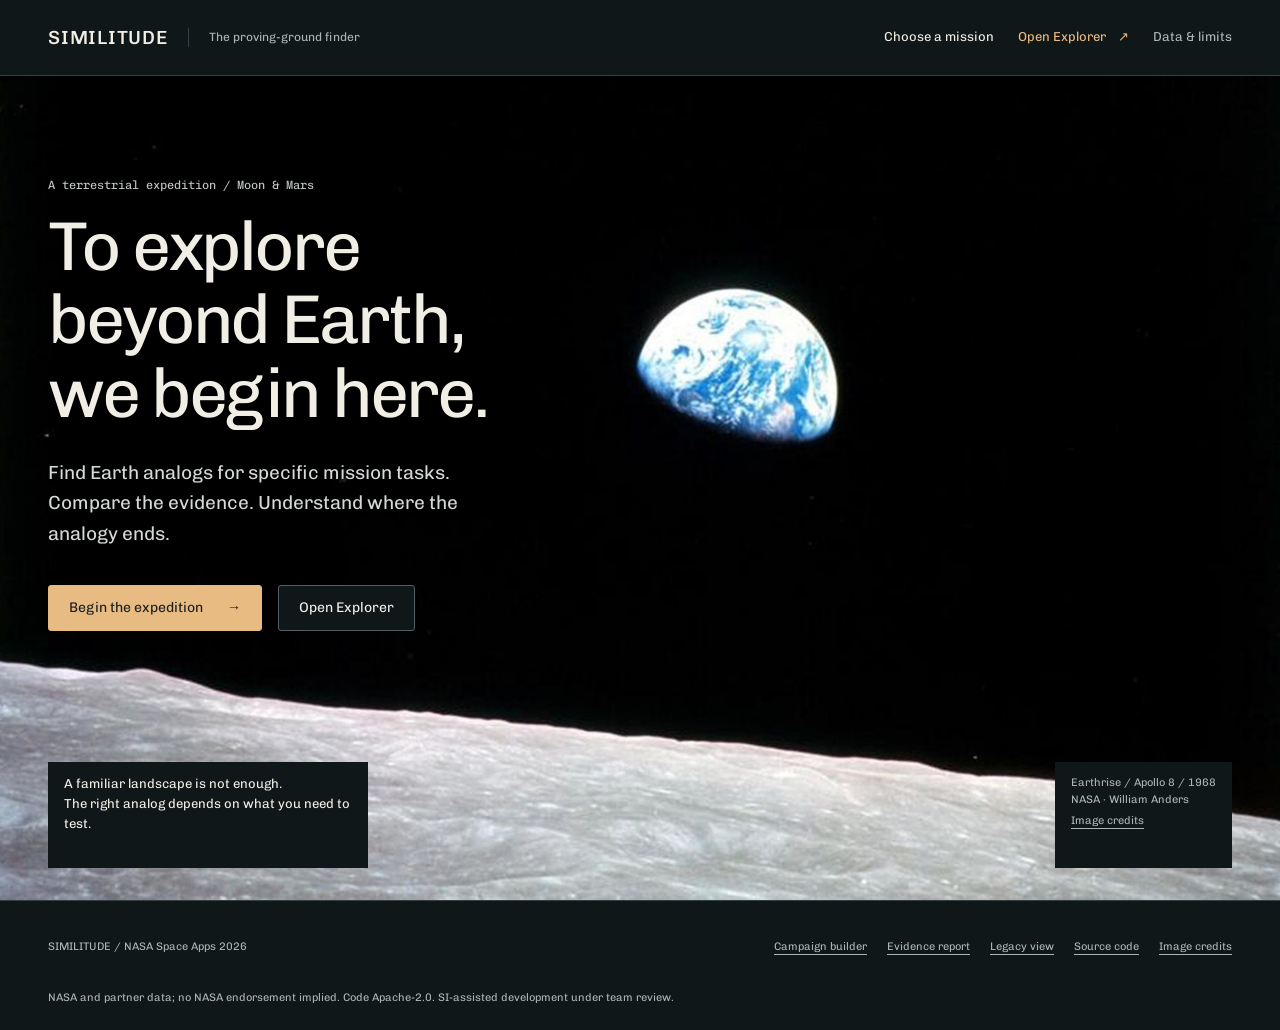
==== web/index.html @ 1cedab9f "Merge PR #10: final sprint (route tests V1/V2, Mars lens, Perseverance ground truth R1b, leads, low-" ====
<!doctype html>
<html lang="en" data-type="software" data-expedition>
<head>
<meta charset="utf-8"><meta name="viewport" content="width=device-width, initial-scale=1">
<title>SIMILITUDE — The proving-ground finder</title>
<meta name="description" content="Find terrestrial analogs for Moon and Mars mission tasks. Explore the measured similarities, scientific evidence and limits of each comparison.">
<meta name="page-type" content="software"><meta name="site-kind" content="software"><meta name="theme-color" content="#101719">
<meta property="og:title" content="SIMILITUDE — To explore beyond Earth, we begin here."><meta property="og:description" content="One mission task. Two worlds. Evidence that you can inspect."><meta property="og:type" content="website"><meta property="og:image" content="media/expedition/earthrise.jpg"><meta name="twitter:card" content="summary_large_image">
<link rel="icon" href="media/favicon.svg"><link rel="stylesheet" href="vendor/leaflet/leaflet.css"><link rel="stylesheet" href="expedition.css">
<script src="vendor/leaflet/leaflet.js" defer></script><script src="terrain-context.js" defer></script><script src="similarities.js" defer></script><script src="expedition.js" defer></script><script src="app.js" defer></script>
</head>
<body>
<a class="skip-link" href="#explorer">Skip to Explorer</a>
<header class="exp-header"><a class="identity" href="#mission">SIMILITUDE<span>The proving-ground finder</span></a><nav aria-label="Main navigation"><a href="#choose" class="nav-mission">Choose a mission</a><a href="#explorer" class="nav-explorer">Open Explorer <span aria-hidden="true">&#8599;</span></a><button type="button" data-limits>Data &amp; limits</button></nav></header>
<main>
<section id="mission" class="mission-scene" aria-labelledby="mission-heading">
<img class="mission-photo" src="media/expedition/earthrise.jpg" alt="Earth rising above the lunar horizon, photographed from Apollo 8 by William Anders in 1968" width="1900" height="1200" fetchpriority="high">
<div class="scene-copy"><p class="overline">A terrestrial expedition / Moon &amp; Mars</p><h1 id="mission-heading" tabindex="-1">To explore beyond Earth,<br>we begin here.</h1><p class="scene-lead">Find Earth analogs for specific mission tasks. Compare the evidence. Understand where the analogy ends.</p><div class="actions"><a class="button primary" href="#choose">Begin the expedition <span aria-hidden="true">&#8594;</span></a><a class="button secondary" href="#explorer">Open Explorer</a></div></div>
<div class="scene-foot"><p>A familiar landscape is not enough.<br>The right analog depends on what you need to test.</p><p>Earthrise / Apollo 8 / 1968<br>NASA &middot; William Anders <a href="media/expedition/credits.json">Image credits</a></p></div>
</section>
<section id="choose" class="choose-scene page-width" aria-labelledby="choose-heading" hidden>
<div class="section-heading"><div><p class="overline">02 / Mission intent</p><h1 id="choose-heading" tabindex="-1">What are we<br>preparing for?</h1></div><p>Choose a world, then a mission task.<br>The same task will stay with you on Earth.</p></div>
<div class="mission-picker"><div class="planet-selector" role="group" aria-label="Target world"><button class="planet-choice" type="button" data-planet="moon" aria-pressed="true"><img src="media/expedition/moon.jpg" alt="The Moon's near side from Lunar Reconnaissance Orbiter camera data" width="600" height="600"><span><b>Moon</b><small>Terrain &amp; illumination</small><span class="planet-selected">Selected world</span></span></button><button class="planet-choice" type="button" data-planet="mars" aria-pressed="false"><img src="media/expedition/mars.jpg" alt="Global colour mosaic of Mars from Viking Orbiter images" width="800" height="800"><span><b>Mars</b><small>Rover terrain, minerals &amp; ice</small><span class="planet-selected">Selected world</span></span></button><p class="image-credit">Planet images provide context, not site-match evidence. <a href="media/expedition/credits.json">Sources &amp; processing</a></p></div>
<div class="task-picker"><p class="overline">Choose a mission task</p><div id="mission-options" role="group" aria-label="Mission task choices"><p class="note">Loading mission definitions&hellip;</p></div><p id="task-scope" class="scope-note"></p><p id="task-status" class="scope-note" role="status" hidden></p><button type="button" id="find-analogs" class="button primary" disabled>Find Earth analogs <span aria-hidden="true">&#8594;</span></button><p class="note">Search the evaluated dataset. This is not a global census.</p><a href="#explorer" class="text-link">Or open the current Explorer</a></div></div>
</section>
<section id="explorer" class="explorer page-width" aria-labelledby="explorer-heading" hidden>
<div class="explorer-heading"><div><p class="overline">03 / Search across Earth</p><h1 id="explorer-heading" tabindex="-1">A proving ground for your question.</h1></div><a href="#choose" class="text-link">Change mission <span aria-hidden="true">&#8599;</span></a></div>
<nav id="lens-tabs" class="lens-tabs" role="group" aria-label="Explorer mission lens"></nav>
<div class="lens-brief"><div><p id="lens-eyebrow" class="overline">Mission lens</p><h2 id="lens-title">Loading study data&hellip;</h2><p id="lens-question" class="lens-question"></p></div><dl id="lens-stats" class="lens-stats" aria-label="Counts from published data"></dl></div>
<div class="banners"><p id="loading-banner" class="banner" role="status">Loading published candidates and evidence&hellip;</p><p id="mock-banner" class="banner warning" hidden>Mock data: fake development values. Do not cite these results.</p><p id="prov-banner" class="banner warning" hidden>Provisional scores. Final engine pending.</p><p id="error-banner" class="banner error" role="alert" hidden></p><p id="tile-notice" class="tile-notice" role="status" hidden>Some NASA basemap tiles could not load. Candidate locations and the result list remain available.</p></div>
<div id="workspace" class="workspace" tabindex="-1"><section class="map-panel" aria-label="Earth candidate map"><div class="panel-label"><span>Earth / evaluated study locations</span><span id="map-task-label">Sites overview</span></div><div id="map" aria-label="Interactive Earth map"></div><details class="legend-disclosure"><summary>Read the map &amp; score legend</summary><div id="legend" class="legend"></div></details></section><section class="results" aria-labelledby="list-title"><div class="panel-label"><h3 id="list-title">Study results</h3></div><p class="result-help">Select a row or marker to inspect its evidence.</p><p id="score-help" class="result-help"></p><ol id="list" class="cand-list"><li class="empty">Results appear when the study records load.</li></ol></section></div>
<div id="selection-guide" class="selection-guide"><span class="overline">04 / Discover the similarities</span><p>Choose a study location to compare its measured features with the mission target. Controls and decoys are validation examples, not discoveries.</p><button type="button" class="button secondary" data-terrain-example disabled>Compare Moon &amp; Earth terrain ↗</button></div>
<section id="comparison" class="comparison" aria-labelledby="comparison-heading" hidden><div class="selection-nav"><button type="button" class="text-button" id="back-results">&#8592; Back to candidates</button><span id="selected-class" class="selection-class"></span></div><div class="section-heading"><div><p class="overline">04 / Discover the similarities</p><h2 id="comparison-heading" tabindex="-1">What makes this place an analog?</h2><p id="selected-name" class="selected-name"></p></div><button type="button" id="open-dossier" class="button primary">View evidence &amp; limits <span aria-hidden="true">&#8595;</span></button></div><div id="comparison-content"></div></section>
<section id="dossier" class="dossier" aria-labelledby="dossier-heading" hidden><div class="section-heading"><div><p class="overline">05 / Scientific evidence</p><h2 id="dossier-heading" tabindex="-1">Analog Test Card</h2><p id="dossier-subtitle" class="note"></p></div><button type="button" class="text-button" id="close-dossier">Back to comparison &#8593;</button></div><div id="transfer-limits" class="transfer-limits"></div><details class="dossier-record"><summary>Inspect the full study record, method &amp; sources</summary><article id="card" class="detail" aria-label="Analog Test Card" tabindex="-1"></article></details><p class="research-boundary">A recorded analog match supports a test question. It does not qualify hardware for lunar or Martian operations.</p></section>
</section>
</main>
<dialog id="limits-dialog" aria-labelledby="limits-heading"><div class="dialog-heading"><h2 id="limits-heading">Data &amp; limits</h2><button type="button" id="close-limits" class="button secondary">Close</button></div><div id="limits"><p>Scores describe the published study and its task-specific comparisons. They are not probabilities of mission success or calibrated confidence.</p><ul><li>L1 compares terrain at a 30 m baseline; metre-scale obstacles and soil strength are unobserved.</li><li>L2 ranks the terrain-shadow component separately from the Sun-geometry mismatch.</li><li>M1 failed its stop rule. Its controls and decoys remain visible for method inspection.</li><li>X1 is semi-quantitative; condition floors were set after viewing data.</li><li>Counts describe the evaluated sample. No result is a global statement that an Earth analog cannot exist.</li><li>Site groups are regional collections of cells; representative markers are not surveyed field routes.</li></ul><p><a href="evidence.html">Scientific evidence page</a> &middot; <a href="https://github.com/Johnlrr/nasa-earth-analog/blob/main/docs/validation_report.md">Full validation report</a></p></div></dialog>
<footer class="exp-footer page-width"><span>SIMILITUDE / NASA Space Apps 2026</span><nav aria-label="Supporting resources"><a href="campaign.html">Campaign builder</a><a href="evidence.html">Evidence report</a><a href="legacy-explorer.html">Legacy view</a><a href="https://github.com/Johnlrr/nasa-earth-analog">Source code</a><a href="media/expedition/credits.json">Image credits</a></nav><p>NASA and partner data; no NASA endorsement implied. Code Apache-2.0. SI-assisted development under team review.</p></footer>
<noscript><p class="noscript">The interactive map requires JavaScript. Read the <a href="evidence.html">scientific evidence</a> and <a href="validation_report.md">validation report</a>.</p></noscript>
</body></html>
---- web/vendor/leaflet/leaflet.css ----
.leaflet-image-layer,.leaflet-layer,.leaflet-marker-icon,.leaflet-marker-shadow,.leaflet-pane,.leaflet-pane>canvas,.leaflet-pane>svg,.leaflet-tile,.leaflet-tile-container,.leaflet-zoom-box{position:absolute;left:0;top:0}.leaflet-container{overflow:hidden}.leaflet-marker-icon,.leaflet-marker-shadow,.leaflet-tile{-webkit-user-select:none;-moz-user-select:none;user-select:none;-webkit-user-drag:none}.leaflet-tile::selection{background:0 0}.leaflet-safari .leaflet-tile{image-rendering:-webkit-optimize-contrast}.leaflet-safari .leaflet-tile-container{width:1600px;height:1600px;-webkit-transform-origin:0 0}.leaflet-marker-icon,.leaflet-marker-shadow{display:block}.leaflet-container .leaflet-overlay-pane svg{max-width:none!important;max-height:none!important}.leaflet-container .leaflet-marker-pane img,.leaflet-container .leaflet-shadow-pane img,.leaflet-container .leaflet-tile,.leaflet-container .leaflet-tile-pane img,.leaflet-container img.leaflet-image-layer{max-width:none!important;max-height:none!important;width:auto;padding:0}.leaflet-container img.leaflet-tile{mix-blend-mode:plus-lighter}.leaflet-container.leaflet-touch-zoom{-ms-touch-action:pan-x pan-y;touch-action:pan-x pan-y}.leaflet-container.leaflet-touch-drag{-ms-touch-action:pinch-zoom;touch-action:none;touch-action:pinch-zoom}.leaflet-container.leaflet-touch-drag.leaflet-touch-zoom{-ms-touch-action:none;touch-action:none}.leaflet-container{-webkit-tap-highlight-color:transparent}.leaflet-container a{-webkit-tap-highlight-color:rgba(51,181,229,.4)}.leaflet-tile{filter:inherit;visibility:hidden}.leaflet-tile-loaded{visibility:inherit}.leaflet-zoom-box{width:0;height:0;-moz-box-sizing:border-box;box-sizing:border-box;z-index:800}.leaflet-overlay-pane svg{-moz-user-select:none}.leaflet-pane{z-index:400}.leaflet-tile-pane{z-index:200}.leaflet-overlay-pane{z-index:400}.leaflet-shadow-pane{z-index:500}.leaflet-marker-pane{z-index:600}.leaflet-tooltip-pane{z-index:650}.leaflet-popup-pane{z-index:700}.leaflet-map-pane canvas{z-index:100}.leaflet-map-pane svg{z-index:200}.leaflet-vml-shape{width:1px;height:1px}.lvml{behavior:url(#default#VML);display:inline-block;position:absolute}.leaflet-control{position:relative;z-index:800;pointer-events:visiblePainted;pointer-events:auto}.leaflet-bottom,.leaflet-top{position:absolute;z-index:1000;pointer-events:none}.leaflet-top{top:0}.leaflet-right{right:0}.leaflet-bottom{bottom:0}.leaflet-left{left:0}.leaflet-control{float:left;clear:both}.leaflet-right .leaflet-control{float:right}.leaflet-top .leaflet-control{margin-top:10px}.leaflet-bottom .leaflet-control{margin-bottom:10px}.leaflet-left .leaflet-control{margin-left:10px}.leaflet-right .leaflet-control{margin-right:10px}.leaflet-fade-anim .leaflet-popup{opacity:0;-webkit-transition:opacity .2s linear;-moz-transition:opacity .2s linear;transition:opacity .2s linear}.leaflet-fade-anim .leaflet-map-pane .leaflet-popup{opacity:1}.leaflet-zoom-animated{-webkit-transform-origin:0 0;-ms-transform-origin:0 0;transform-origin:0 0}svg.leaflet-zoom-animated{will-change:transform}.leaflet-zoom-anim .leaflet-zoom-animated{-webkit-transition:-webkit-transform .25s cubic-bezier(0,0,.25,1);-moz-transition:-moz-transform .25s cubic-bezier(0,0,.25,1);transition:transform .25s cubic-bezier(0,0,.25,1)}.leaflet-pan-anim .leaflet-tile,.leaflet-zoom-anim .leaflet-tile{-webkit-transition:none;-moz-transition:none;transition:none}.leaflet-zoom-anim .leaflet-zoom-hide{visibility:hidden}.leaflet-interactive{cursor:pointer}.leaflet-grab{cursor:-webkit-grab;cursor:-moz-grab;cursor:grab}.leaflet-crosshair,.leaflet-crosshair .leaflet-interactive{cursor:crosshair}.leaflet-control,.leaflet-popup-pane{cursor:auto}.leaflet-dragging .leaflet-grab,.leaflet-dragging .leaflet-grab .leaflet-interactive,.leaflet-dragging .leaflet-marker-draggable{cursor:move;cursor:-webkit-grabbing;cursor:-moz-grabbing;cursor:grabbing}.leaflet-image-layer,.leaflet-marker-icon,.leaflet-marker-shadow,.leaflet-pane>svg path,.leaflet-tile-container{pointer-events:none}.leaflet-image-layer.leaflet-interactive,.leaflet-marker-icon.leaflet-interactive,.leaflet-pane>svg path.leaflet-interactive,svg.leaflet-image-layer.leaflet-interactive path{pointer-events:visiblePainted;pointer-events:auto}.leaflet-container{background:#ddd;outline-offset:1px}.leaflet-container a{color:#0078a8}.leaflet-zoom-box{border:2px dotted #38f;background:rgba(255,255,255,.5)}.leaflet-container{font-family:"Helvetica Neue",Arial,Helvetica,sans-serif;font-size:12px;font-size:.75rem;line-height:1.5}.leaflet-bar{box-shadow:0 1px 5px rgba(0,0,0,.65);border-radius:4px}.leaflet-bar a{background-color:#fff;border-bottom:1px solid #ccc;width:26px;height:26px;line-height:26px;display:block;text-align:center;text-decoration:none;color:#000}.leaflet-bar a,.leaflet-control-layers-toggle{background-position:50% 50%;background-repeat:no-repeat;display:block}.leaflet-bar a:focus,.leaflet-bar a:hover{background-color:#f4f4f4}.leaflet-bar a:first-child{border-top-left-radius:4px;border-top-right-radius:4px}.leaflet-bar a:last-child{border-bottom-left-radius:4px;border-bottom-right-radius:4px;border-bottom:none}.leaflet-bar a.leaflet-disabled{cursor:default;background-color:#f4f4f4;color:#bbb}.leaflet-touch .leaflet-bar a{width:30px;height:30px;line-height:30px}.leaflet-touch .leaflet-bar a:first-child{border-top-left-radius:2px;border-top-right-radius:2px}.leaflet-touch .leaflet-bar a:last-child{border-bottom-left-radius:2px;border-bottom-right-radius:2px}.leaflet-control-zoom-in,.leaflet-control-zoom-out{font:bold 18px 'Lucida Console',Monaco,monospace;text-indent:1px}.leaflet-touch .leaflet-control-zoom-in,.leaflet-touch .leaflet-control-zoom-out{font-size:22px}.leaflet-control-layers{box-shadow:0 1px 5px rgba(0,0,0,.4);background:#fff;border-radius:5px}.leaflet-control-layers-toggle{background-image:url(images/layers.png);width:36px;height:36px}.leaflet-retina .leaflet-control-layers-toggle{background-image:url(images/layers-2x.png);background-size:26px 26px}.leaflet-touch .leaflet-control-layers-toggle{width:44px;height:44px}.leaflet-control-layers .leaflet-control-layers-list,.leaflet-control-layers-expanded .leaflet-control-layers-toggle{display:none}.leaflet-control-layers-expanded .leaflet-control-layers-list{display:block;position:relative}.leaflet-control-layers-expanded{padding:6px 10px 6px 6px;color:#333;background:#fff}.leaflet-control-layers-scrollbar{overflow-y:scroll;overflow-x:hidden;padding-right:5px}.leaflet-control-layers-selector{margin-top:2px;position:relative;top:1px}.leaflet-control-layers label{display:block;font-size:13px;font-size:1.08333em}.leaflet-control-layers-separator{height:0;border-top:1px solid #ddd;margin:5px -10px 5px -6px}.leaflet-default-icon-path{background-image:url(images/marker-icon.png)}.leaflet-container .leaflet-control-attribution{background:#fff;background:rgba(255,255,255,.8);margin:0}.leaflet-control-attribution,.leaflet-control-scale-line{padding:0 5px;color:#333;line-height:1.4}.leaflet-control-attribution a{text-decoration:none}.leaflet-control-attribution a:focus,.leaflet-control-attribution a:hover{text-decoration:underline}.leaflet-attribution-flag{display:inline!important;vertical-align:baseline!important;width:1em;height:.6669em}.leaflet-left .leaflet-control-scale{margin-left:5px}.leaflet-bottom .leaflet-control-scale{margin-bottom:5px}.leaflet-control-scale-line{border:2px solid #777;border-top:none;line-height:1.1;padding:2px 5px 1px;white-space:nowrap;-moz-box-sizing:border-box;box-sizing:border-box;background:rgba(255,255,255,.8);text-shadow:1px 1px #fff}.leaflet-control-scale-line:not(:first-child){border-top:2px solid #777;border-bottom:none;margin-top:-2px}.leaflet-control-scale-line:not(:first-child):not(:last-child){border-bottom:2px solid #777}.leaflet-touch .leaflet-bar,.leaflet-touch .leaflet-control-attribution,.leaflet-touch .leaflet-control-layers{box-shadow:none}.leaflet-touch .leaflet-bar,.leaflet-touch .leaflet-control-layers{border:2px solid rgba(0,0,0,.2);background-clip:padding-box}.leaflet-popup{position:absolute;text-align:center;margin-bottom:20px}.leaflet-popup-content-wrapper{padding:1px;text-align:left;border-radius:12px}.leaflet-popup-content{margin:13px 24px 13px 20px;line-height:1.3;font-size:13px;font-size:1.08333em;min-height:1px}.leaflet-popup-content p{margin:17px 0;margin:1.3em 0}.leaflet-popup-tip-container{width:40px;height:20px;position:absolute;left:50%;margin-top:-1px;margin-left:-20px;overflow:hidden;pointer-events:none}.leaflet-popup-tip{width:17px;height:17px;padding:1px;margin:-10px auto 0;pointer-events:auto;-webkit-transform:rotate(45deg);-moz-transform:rotate(45deg);-ms-transform:rotate(45deg);transform:rotate(45deg)}.leaflet-popup-content-wrapper,.leaflet-popup-tip{background:#fff;color:#333;box-shadow:0 3px 14px rgba(0,0,0,.4)}.leaflet-container a.leaflet-popup-close-button{position:absolute;top:0;right:0;border:none;text-align:center;width:24px;height:24px;font:16px/24px Tahoma,Verdana,sans-serif;color:#757575;text-decoration:none;background:0 0}.leaflet-container a.leaflet-popup-close-button:focus,.leaflet-container a.leaflet-popup-close-button:hover{color:#585858}.leaflet-popup-scrolled{overflow:auto}.leaflet-oldie .leaflet-popup-content-wrapper{-ms-zoom:1}.leaflet-oldie .leaflet-popup-tip{width:24px;margin:0 auto}.leaflet-oldie .leaflet-control-layers,.leaflet-oldie .leaflet-control-zoom,.leaflet-oldie .leaflet-popup-content-wrapper,.leaflet-oldie .leaflet-popup-tip{border:1px solid #999}.leaflet-div-icon{background:#fff;border:1px solid #666}.leaflet-tooltip{position:absolute;padding:6px;background-color:#fff;border:1px solid #fff;border-radius:3px;color:#222;white-space:nowrap;-webkit-user-select:none;-moz-user-select:none;-ms-user-select:none;user-select:none;pointer-events:none;box-shadow:0 1px 3px rgba(0,0,0,.4)}.leaflet-tooltip.leaflet-interactive{cursor:pointer;pointer-events:auto}.leaflet-tooltip-bottom:before,.leaflet-tooltip-left:before,.leaflet-tooltip-right:before,.leaflet-tooltip-top:before{position:absolute;pointer-events:none;border:6px solid transparent;background:0 0;content:""}.leaflet-tooltip-bottom{margin-top:6px}.leaflet-tooltip-top{margin-top:-6px}.leaflet-tooltip-bottom:before,.leaflet-tooltip-top:before{left:50%;margin-left:-6px}.leaflet-tooltip-top:before{bottom:0;margin-bottom:-12px;border-top-color:#fff}.leaflet-tooltip-bottom:before{top:0;margin-top:-12px;margin-left:-6px;border-bottom-color:#fff}.leaflet-tooltip-left{margin-left:-6px}.leaflet-tooltip-right{margin-left:6px}.leaflet-tooltip-left:before,.leaflet-tooltip-right:before{top:50%;margin-top:-6px}.leaflet-tooltip-left:before{right:0;margin-right:-12px;border-left-color:#fff}.leaflet-tooltip-right:before{left:0;margin-left:-12px;border-right-color:#fff}@media print{.leaflet-control{-webkit-print-color-adjust:exact;print-color-adjust:exact}}
---- web/expedition.css ----
@font-face{font-family:Chivo;src:url('media/chivo-400.ttf') format('truetype');font-weight:400;font-display:swap}
@font-face{font-family:Chivo;src:url('media/chivo-500.ttf') format('truetype');font-weight:500 700;font-display:swap}
@font-face{font-family:'Chivo Mono';src:url('media/chivo-mono-400.ttf') format('truetype');font-weight:400;font-display:swap}
:root{color-scheme:dark;--bg:#101719;--surface:#192225;--raised:#202d30;--ink:#f1eee6;--muted:#aab6b6;--line:#344144;--accent:#e8bb82;--accent-ink:#192021;--good:#6fbf8f;--ok:#c3cf78;--warn:#e2a85c;--bad:#e57a68;--font:Chivo,Arial,sans-serif;--mono:'Chivo Mono',monospace;--space:24px;--text-xs:12px;--text-sm:14px;--text-base:16px;--s-1:8px;--s-2:12px;--s-3:16px;--s-4:24px;--s-5:32px;--s-6:48px;--hairline:1px solid var(--line);--gutter:48px;--radius:3px;--duration:180ms;--header:76px}
*{box-sizing:border-box}html{scroll-padding-top:100px}body{margin:0;background:var(--bg);color:var(--ink);font:16px/1.55 var(--font)}[hidden]{display:none!important}
h1,h2,h3,h4,h5,p,figure{margin:0}h1,h2,h3,h4,h5{font-weight:400}h1,h2{letter-spacing:-.045em;line-height:1.12}a{color:inherit;text-underline-offset:4px}button,input,select{font:inherit}button{cursor:pointer}button:disabled{cursor:wait;opacity:.55}a,button{touch-action:manipulation}:focus-visible{outline:3px solid var(--accent);outline-offset:4px}button,a{min-height:44px}button{color:inherit}
.skip-link{position:fixed;top:-100px;left:20px;padding:12px 20px;background:var(--accent);color:var(--accent-ink);z-index:3000}.skip-link:focus{top:12px}.page-width{max-width:1600px;margin-inline:auto;padding-inline:var(--gutter)}
.exp-header{height:var(--header);display:flex;align-items:center;justify-content:space-between;gap:var(--s-4);padding:0 var(--gutter);border-bottom:1px solid var(--line);background:var(--bg);position:sticky;top:0;z-index:1100}
.identity{display:flex;gap:20px;align-items:center;font-size:19px;font-weight:500;letter-spacing:.04em;text-decoration:none;white-space:nowrap}.identity span{font-size:var(--text-xs);letter-spacing:0;color:var(--muted);font-weight:400;border-left:1px solid var(--line);padding-left:20px}
.exp-header nav{display:flex;gap:var(--s-4);align-items:center}.exp-header nav a,.exp-header nav button{display:flex;align-items:center;gap:12px;font-size:13px;text-decoration:none}.exp-header nav button{border:0;padding:0;background:none;color:var(--muted)}.nav-explorer{color:var(--accent)}
.exp-header a:hover,.text-link:hover,.text-button:hover{color:var(--accent)}.overline{font:12px/1.5 var(--mono);color:var(--muted);margin-bottom:16px}.actions{display:flex;flex-wrap:wrap;gap:16px}.button{display:inline-flex;align-items:center;justify-content:center;gap:var(--s-4);padding:12px 20px;border:var(--hairline);border-radius:var(--radius);font-size:var(--text-sm);line-height:1.4;background:transparent;color:var(--ink);text-decoration:none;transition:background-color var(--duration),border-color var(--duration)}.button.primary{background:var(--accent);color:var(--accent-ink);border-color:var(--accent)}.button.primary:hover:not(:disabled){background:#f2cc9d}.button.secondary:hover{background:var(--raised);border-color:var(--muted)}.text-link,.text-button{font-size:var(--text-sm);display:inline-flex;align-items:center;gap:12px}.text-button{background:none;border:0;padding:8px 0;text-decoration:underline;text-underline-offset:4px}
.mission-scene{min-height:calc(100svh - var(--header));position:relative;display:flex;flex-direction:column;justify-content:space-between;isolation:isolate;padding:100px var(--gutter) 32px;background:#050707}
.mission-photo{position:absolute;inset:0;width:100%;height:100%;object-fit:cover;object-position:center bottom;z-index:-1}.scene-copy{max-width:620px}.scene-copy .overline{color:#c2c8c6}.scene-copy h1{font-size:clamp(46px,5.4vw,80px);line-height:1.06;max-width:11ch}.scene-lead{font-size:19px;line-height:1.6;max-width:36ch;margin-top:28px;color:#d5d9d5}.scene-copy .actions{margin-top:36px}.mission-scene .button.secondary{background:#101719;border-color:#526065}.scene-foot{display:flex;justify-content:space-between;align-items:stretch;gap:32px;margin-top:100px}.scene-foot p{font-size:13px;padding:12px 16px;background:#101719;max-width:40ch}.scene-foot p:last-child{font-size:11px;color:var(--muted)}.scene-foot a{display:block;margin-top:4px}
.choose-scene{padding-top:56px;padding-bottom:64px}.section-heading{display:flex;align-items:end;justify-content:space-between;gap:32px;margin-bottom:32px}.section-heading h1{font-size:clamp(40px,4.3vw,64px)}.section-heading h2{font-size:34px}.section-heading>p{max-width:40ch;color:var(--muted);font-size:var(--text-base)}.mission-picker{display:grid;grid-template-columns:minmax(0,1.1fr) minmax(0,1fr);gap:64px}.planet-selector{display:grid;grid-template-columns:1fr 1fr;gap:var(--s-4);align-content:start}.planet-choice{padding:20px;border:var(--hairline);border-radius:var(--radius);background:#0a0e10;text-align:left;min-width:0}.planet-choice img{display:block;width:100%;height:200px;object-fit:contain;margin-bottom:24px}.planet-choice b{font-size:28px;display:block;font-weight:400}.planet-choice small{display:block;color:var(--muted);font-size:13px;margin-top:4px}.planet-selected{display:block;color:var(--accent);font:11px var(--mono);margin-top:16px;visibility:hidden}.planet-choice[aria-pressed=true]{border-color:var(--accent)}.planet-choice[aria-pressed=true] .planet-selected{visibility:visible}.planet-choice:hover{border-color:var(--muted)}.image-credit{grid-column:1/-1;font-size:var(--text-xs);color:var(--muted)}
.task-picker .overline{margin:0 0 12px}.task-option{display:block;width:100%;padding:20px 0;border:0;border-top:1px solid var(--line);background:none;text-align:left}.task-option[aria-pressed=true]{border-left:3px solid var(--accent);padding-left:16px}.task-option strong{font-size:20px;font-weight:400;display:block}.task-option span{display:block;color:var(--muted);font-size:var(--text-sm);margin-top:8px}.task-option small{font:12px var(--mono);color:var(--accent);display:block;margin-bottom:8px}.task-option:hover strong{color:var(--accent)}.task-picker .button{margin-top:var(--s-4)}.task-picker>.note{margin:16px 0}.scope-note{margin-top:16px;font-size:13px;color:var(--muted)}
.explorer{padding-top:32px;padding-bottom:48px}.explorer-heading{display:flex;justify-content:space-between;align-items:end;gap:var(--s-4);margin-bottom:28px}.explorer-heading h1{font-size:32px}.explorer-heading .overline{margin-bottom:8px}.lens-tabs{display:flex;border-top:1px solid var(--line);border-bottom:1px solid var(--line);overflow-x:auto;gap:0;scrollbar-width:thin}.lens-btn{flex:1;min-width:175px;padding:15px 18px;text-align:left;border:0;border-right:1px solid var(--line);background:transparent;position:relative}.lens-btn:last-child{border-right:0}.lens-btn[aria-pressed=true]{background:var(--surface);box-shadow:inset 0 -2px var(--accent)}.lens-btn:hover{background:var(--surface)}.lb-code{font:11px var(--mono);color:var(--accent);display:block;margin-bottom:6px}.lb-name{display:block;font-size:15px}.lens-btn small{font-size:var(--text-xs);color:var(--muted)}
.lens-brief{display:grid;grid-template-columns:1fr auto;gap:32px;align-items:center;padding:24px 0}.lens-brief .overline{font-size:11px;margin-bottom:6px}.lens-brief h2{font-size:25px}.lens-question{font-size:var(--text-sm);max-width:74ch;color:var(--muted);margin-top:8px}.lens-stats{display:flex;gap:var(--s-4);margin:0}.lens-stats dt{font-size:11px;color:var(--muted)}.lens-stats dd{margin:4px 0 0;font:20px var(--mono);font-variant-numeric:tabular-nums}
.banner{margin:0 0 16px;padding:12px 16px;background:var(--surface);font-size:var(--text-sm);border-left:2px solid var(--accent)}.banner.error{background:#33201c;color:#f1b7a5;border-color:var(--bad)}.banner.warning{color:var(--accent)}.tile-notice{padding:8px 0;font-size:var(--text-xs);color:var(--accent)}
.workspace{display:grid;grid-template-columns:minmax(0,1fr) 340px;gap:var(--s-4);align-items:start}.map-panel{min-width:0}.panel-label{display:flex;justify-content:space-between;gap:20px;align-items:baseline;padding:12px 0;border-top:1px solid var(--line);font:11px var(--mono);color:var(--muted)}.panel-label h3{font:14px var(--font);color:var(--ink)}#map{height:440px;width:100%;background:#0c1519;border:var(--hairline);z-index:0}.legend-disclosure{font-size:var(--text-xs);border-bottom:1px solid var(--line);padding:8px 0}.legend-disclosure>summary{cursor:pointer;min-height:36px;display:flex;align-items:center;gap:12px;color:var(--muted)}.legend-disclosure>summary::before{content:'+';font:18px var(--mono)}.legend-disclosure[open]>summary::before{content:'-'}
.legend{font-size:var(--text-xs);color:var(--muted);padding:8px 0}.lg-row{display:flex;align-items:center;flex-wrap:wrap;gap:8px 16px;padding:8px 0}.lg-h{min-width:64px;color:var(--ink)}.item{display:inline-flex;align-items:center;gap:6px}.swatch,.dot{width:10px;height:10px;border-radius:50%;border:1px solid #111;display:inline-block;flex-shrink:0}.swatch.ring,.dot.ring{border:2px solid var(--ink);background:transparent!important}.swatch.sq,.dot.sq{border-radius:0;background:var(--good)}.swatch.diamond,.dot.diamond{border-radius:0;transform:rotate(45deg)}.site-icon span,.decoy-icon span{display:block;width:100%;height:100%;border:2px solid #101719}.decoy-icon span{transform:rotate(45deg)}.site-icon span{border-radius:0}.leaflet-container{font-family:var(--font)}.leaflet-control-attribution{font-size:10px!important}.leaflet-tooltip{max-width:260px;white-space:normal}.leaflet-control a{color:#172225}
.results{min-width:0}.result-help{font-size:var(--text-xs);color:var(--muted);margin:0 0 12px}.cand-list{list-style:none;margin:0;padding:0;max-height:470px;overflow:auto;scrollbar-width:thin}.cand-list .group-h{font:11px var(--mono);padding:12px 0;color:var(--accent);border-bottom:1px solid var(--line);margin-top:12px}.cand-list .group-h:first-child{margin-top:0}.cand-list button{display:grid;grid-template-columns:12px minmax(0,1fr) auto;gap:12px;align-items:start;width:100%;border:0;border-bottom:1px solid var(--line);padding:16px 8px;background:transparent;text-align:left;font-size:var(--text-sm)}.cand-list button .dot{margin-top:6px}.cand-list button:hover,.cand-list button:focus-visible{background:var(--surface)}.cand-list button[aria-current=true]{background:var(--raised);border-left:2px solid var(--accent);padding-left:6px}.sig{font:11px var(--mono);color:var(--muted);white-space:nowrap}.note,.muted{color:var(--muted);font-size:13px}.tag{display:inline-block;font:10px var(--mono);color:var(--accent);margin-left:4px}.empty{font-size:var(--text-sm);color:var(--muted);padding:24px 8px;line-height:1.6}.selection-guide{margin-top:32px;border-top:1px solid var(--line);padding-top:24px;display:flex;gap:32px;align-items:baseline}.selection-guide .overline{min-width:240px}.selection-guide p{font-size:var(--text-sm);max-width:74ch;color:var(--muted)}
.comparison,.dossier{padding-top:32px;margin-top:32px;border-top:1px solid var(--line);scroll-margin-top:92px}.selection-nav{display:flex;justify-content:space-between;gap:var(--s-4);align-items:center;margin-bottom:24px}.selection-class{font:12px var(--mono);color:var(--accent)}.selected-name{font-size:18px;margin-top:12px;max-width:60ch}.comparison .section-heading{align-items:center}.comparison h2{font-size:32px;max-width:26ch}.measurement-note{font-size:13px;color:var(--muted);margin-bottom:16px}.comparison-table,.detail table{width:100%;border-collapse:collapse;font-size:var(--text-sm)}.comparison-table th,.comparison-table td,.detail th,.detail td{padding:12px 16px;border-bottom:1px solid var(--line);text-align:right;font-variant-numeric:tabular-nums}.comparison-table th:first-child,.comparison-table td:first-child,.detail th:first-child,.detail td:first-child{text-align:left}.comparison-table thead,.detail thead{background:var(--surface);color:var(--muted);font-size:var(--text-xs)}.comparison-table small{display:block;font-size:11px;color:var(--muted);margin-top:4px}.comparison-table td:first-child{max-width:40ch}.comparison-table td:first-child code{font-size:var(--text-xs)}.table-scroll,.tbl-wrap{overflow:auto;max-width:100%}.comparison-table{min-width:530px}.comparison-table caption{text-align:left;color:var(--muted);font-size:13px;padding-bottom:16px}.site-evidence{list-style:none;padding:0;margin:0}.site-evidence li{padding:16px 0;border-bottom:1px solid var(--line);font-size:var(--text-sm)}.site-evidence li strong{font-weight:500}.site-evidence li small{display:block;color:var(--muted);margin-top:8px}
.dossier{background:var(--surface);padding:28px;border:var(--hairline)}.dossier .section-heading{margin-bottom:24px}.dossier h2{font-size:30px}.dossier-subtitle{margin-top:8px}.transfer-limits{padding:20px 0;border-top:1px solid var(--line);border-bottom:1px solid var(--line)}.transfer-limits h3{font-size:20px;margin-bottom:16px}.transfer-limits ul{margin:0;padding-left:20px;columns:2;column-gap:40px}.transfer-limits li{font-size:var(--text-sm);margin-bottom:12px;break-inside:avoid}.transfer-limits li small{display:block;color:var(--muted);margin-top:4px}.dossier-record{margin-top:var(--s-4)}.dossier-record>summary{min-height:44px;cursor:pointer;font-size:15px;padding:10px 0}.research-boundary{font-size:13px;color:var(--accent);margin-top:var(--s-4);max-width:90ch}.detail{padding-top:24px}.detail h3{font-size:22px;margin-bottom:16px}.detail h4{font-size:18px;margin:28px 0 12px}.detail h5{font-size:var(--text-base);margin:16px 0 8px}.detail p{font-size:var(--text-sm);margin:12px 0}.detail li{font-size:var(--text-sm);margin-bottom:12px}.detail .meta{color:var(--muted);overflow-wrap:anywhere}.detail ul{padding-left:20px}.detail .chip{display:inline-flex;gap:8px;padding:4px 0;color:var(--muted);font:12px var(--mono);margin-right:16px}.detail .rows{list-style:none;padding-left:0}.detail .rows li,.verdicts li{padding:12px 0;border-bottom:1px solid var(--line)}.detail .fold{margin-top:20px}.detail summary{min-height:44px;cursor:pointer;display:list-item;padding:10px 0}.v-state,.v-ok-t{color:var(--good)}.v-no .v-state,.v-no-t{color:var(--warn)}.v-unk .v-state,.v-unk-t{color:var(--muted)}.flag{color:var(--accent)}.led{padding:16px 0;border-bottom:1px solid var(--line);font-size:var(--text-sm)}.detail code{font-family:var(--mono);font-size:var(--text-xs);overflow-wrap:anywhere}
.exp-footer{display:flex;align-items:center;justify-content:space-between;gap:20px 32px;flex-wrap:wrap;padding-top:24px;padding-bottom:24px;border-top:1px solid var(--line);font-size:11px;color:var(--muted)}.exp-footer nav{display:flex;gap:20px;flex-wrap:wrap}.exp-footer nav a{display:inline-flex;align-items:center}.exp-footer p{width:100%;font-size:11px}
dialog{max-width:700px;width:calc(100% - 40px);max-height:85svh;overflow:auto;padding:32px;background:var(--surface);color:var(--ink);border:var(--hairline);border-radius:var(--radius)}dialog::backdrop{background:#000b}.dialog-heading{display:flex;align-items:center;justify-content:space-between;gap:var(--s-4);margin-bottom:24px}.dialog-heading h2{font-size:28px}#limits p,#limits li{font-size:15px;margin-bottom:16px}#limits ul{padding-left:20px}.noscript{padding:24px}.earth-arrival #map{animation:earth-arrival .7s ease-out}@keyframes earth-arrival{from{opacity:.45;transform:scale(.985)}to{opacity:1;transform:none}}
@media(min-width:1600px){.mission-scene{padding-inline:max(var(--gutter),calc((100vw - 1504px)/2))}}@media(max-width:1180px){:root{--gutter:32px}.identity span{display:none}.workspace{grid-template-columns:minmax(0,1fr) 300px}.mission-picker{gap:32px}.planet-choice{padding:16px}.planet-choice img{height:160px}.scene-copy h1{font-size:64px}.scene-copy{max-width:520px}.scene-lead{max-width:30ch}.lens-stats{gap:16px}.lens-stats dd{font-size:17px}.lens-btn{min-width:150px;padding:12px}.lb-name{font-size:var(--text-sm)}}
@media(max-width:850px){:root{--gutter:24px}.exp-header nav{gap:20px}.nav-mission{display:none!important}.mission-scene{padding-top:72px;min-height:850px}.scene-copy h1{font-size:60px;max-width:11ch}.mission-photo{object-position:60% bottom}.scene-lead{max-width:28ch}.scene-foot{margin-top:96px}.mission-picker{grid-template-columns:1fr;gap:32px}.planet-choice{display:flex;gap:var(--s-4);align-items:center}.planet-choice img{width:100px;height:120px;margin-bottom:0}.planet-choice b{font-size:26px}.planet-choice small{font-size:var(--text-xs)}.planet-selected{font-size:10px}.section-heading h1{font-size:48px}.explorer-heading h1{font-size:27px}.lens-brief{grid-template-columns:1fr;gap:16px}.lens-stats{gap:32px}.workspace{grid-template-columns:minmax(0,1fr) 265px;gap:20px}#map{height:440px}.cand-list{max-height:480px}.cand-list button{grid-template-columns:10px minmax(0,1fr);gap:8px}.cand-list .sig{grid-column:2}.results .panel-label h3{font-size:13px}.selection-guide{display:block}.section-heading{gap:var(--s-4)}.comparison .section-heading{display:block}.comparison .section-heading>.button{margin-top:20px}.transfer-limits ul{columns:1}.dossier{padding:24px}.section-heading h2{font-size:29px}.scene-foot p{font-size:var(--text-xs)}}
@media(max-width:600px){:root{--gutter:20px;--header:64px}.identity{font-size:var(--text-base)}.exp-header{gap:12px}.exp-header nav{gap:12px}.exp-header nav a,.exp-header nav button{font-size:11px}.mission-scene{padding-top:44px;min-height:calc(100svh - var(--header));padding-bottom:20px}.scene-copy h1{font-size:46px;max-width:11ch}.scene-copy .overline{font-size:10px;max-width:28ch}.scene-lead{font-size:var(--text-base);max-width:29ch;line-height:1.6}.scene-copy .actions{margin-top:var(--s-4);gap:12px}.scene-copy .button{font-size:13px;padding:12px 16px;gap:12px}.mission-photo{object-position:58% bottom;opacity:.65}.scene-foot{margin-top:150px;align-items:start;gap:16px;flex-direction:column}.scene-foot p{font-size:var(--text-xs);max-width:none}.scene-foot p:last-child{font-size:10px}.choose-scene{padding-top:32px;padding-bottom:40px}.section-heading{display:block;margin-bottom:24px}.section-heading h1{font-size:42px}.section-heading>p{margin-top:20px;font-size:15px}.planet-selector{gap:12px}.planet-choice{display:block;padding:12px}.planet-choice img{width:100%;height:110px;margin-bottom:16px}.planet-choice b{font-size:25px}.planet-choice small{min-height:36px}.image-credit{font-size:11px}.task-option strong{font-size:20px}.task-option span{font-size:var(--text-sm)}.task-picker>.button{width:100%}.task-picker>.text-link{min-height:44px}.explorer{padding-top:24px}.explorer-heading{display:block;margin-bottom:20px}.explorer-heading h1{font-size:27px}.explorer-heading>.text-link{margin-top:12px}.overline{font-size:11px}.lens-btn{min-width:150px}.lens-title{font-size:24px}.lens-brief h2{font-size:24px}.lens-question{font-size:var(--text-sm)}.lens-stats{gap:var(--s-4)}.lens-stats dt{font-size:10px}.lens-stats dd{font-size:18px}.workspace{grid-template-columns:1fr;gap:var(--s-4)}#map{height:330px}.panel-label{font-size:10px}.cand-list{max-height:370px}.cand-list button{grid-template-columns:12px minmax(0,1fr) auto;font-size:var(--text-sm);padding-block:16px}.cand-list .sig{grid-column:3}.results .panel-label h3{font-size:var(--text-sm)}.lg-row{gap:8px 12px}.selection-guide{margin-top:var(--s-4)}.selection-guide p{font-size:var(--text-sm)}.comparison,.dossier{margin-top:var(--s-4);padding-top:24px}.selection-nav{align-items:start;gap:16px;flex-direction:column;margin-bottom:20px}.comparison h2{font-size:29px}.selected-name{font-size:17px}.selection-class{font-size:11px}.dossier{padding:20px 16px}.dossier .section-heading{display:block}.dossier .text-button{margin-top:16px}.transfer-limits li{font-size:var(--text-sm)}.comparison-table th,.comparison-table td{padding:12px;font-size:13px}.exp-footer{display:block}.exp-footer nav{gap:4px 16px;margin-top:16px}.exp-footer p{margin-top:12px}dialog{padding:24px}.dialog-heading h2{font-size:24px}.button{font-size:13px}.note{font-size:13px}}
@media(prefers-reduced-motion:reduce){*,*::before,*::after{animation:none!important;transition:none!important;scroll-behavior:auto!important}}

/* Linked map/list inspection uses the same feature identifier as selection. */
#list .linked-focus{background:var(--raised);outline:2px solid var(--accent);outline-offset:-2px}
.leaflet-interactive.linked-focus,.site-icon.linked-focus,.decoy-icon.linked-focus{outline:3px solid #fff;outline-offset:4px;filter:drop-shadow(0 0 1px #101719)}

/* Keep the photographed Earth clear of reading text at narrower viewports. */
@media(min-width:601px) and (max-width:850px){.mission-photo{object-position:20% bottom}.scene-copy h1{font-size:56px}}
@media(max-width:600px){.mission-scene{min-height:0;padding-bottom:24px}.scene-copy{order:0}.mission-photo{position:relative;inset:auto;order:1;z-index:0;width:calc(100% + 40px);height:270px;margin:32px -20px 0;object-fit:cover;object-position:center bottom;opacity:1}.scene-foot{order:2;margin-top:var(--s-4);gap:16px}.scene-foot p{background:none;padding:0}.scene-foot p:last-child{font-size:11px}.scene-copy h1{font-size:44px}.scene-copy .actions{display:grid;grid-template-columns:1fr}.scene-copy .button{width:100%}.scene-copy .overline{font-size:11px}}
.legend-disclosure>summary{min-height:44px}
@media(max-width:600px){.leaflet-touch .leaflet-bar a{width:44px;height:44px;line-height:44px}.leaflet-bar a{width:44px;height:44px;line-height:44px}}
#dossier-subtitle{margin-top:16px}

/* Similarities: source-bound terrain pair, measured criteria, and explicit data gaps. */
:root{--earth:#e8bb82;--target:#91b9c7}
.selection-guide>.button{margin-top:20px;grid-column:2;justify-self:start}
.similarities-intro{padding:8px 0 24px;max-width:76ch}.similarities-intro .overline{margin-bottom:8px}.similarities-intro h3{font-size:30px;letter-spacing:-.03em}.similarities-intro>p:last-child{color:var(--muted);font-size:15px;margin-top:12px}
.comparison-context{display:grid;grid-template-columns:250px minmax(0,1fr);gap:12px 24px;padding:20px 0;border-top:var(--hairline);border-bottom:var(--hairline);margin-bottom:28px;align-items:center}.comparison-context label{font-size:14px}.comparison-context select{width:100%;min-width:0;min-height:46px;padding:10px 36px 10px 12px;color:var(--ink);background:var(--surface);border:1px solid var(--muted);border-radius:var(--radius);font:13px var(--font)}.comparison-context>p{grid-column:2;font-size:13px;color:var(--muted)}
.terrain-pair-view{display:grid;grid-template-columns:1fr 1fr;gap:24px}.terrain-half{min-width:0}.terrain-title{border-top:2px solid var(--target);padding:12px 0 16px}.terrain-half.earth .terrain-title{border-color:var(--earth)}.terrain-title>span{font:11px var(--mono);color:var(--target)}.terrain-half.earth .terrain-title>span{color:var(--earth)}.terrain-title h3{font-size:22px;margin-top:8px;line-height:1.3;letter-spacing:-.02em}
.terrain-image{display:flex;position:relative;width:100%;aspect-ratio:4/3;max-height:420px;min-height:220px;align-items:center;justify-content:center;background:#080d0e;border:var(--hairline);overflow:hidden;text-decoration:none}.terrain-image img{width:100%;height:100%;object-fit:contain;display:block}.image-open{position:absolute;right:12px;bottom:12px;padding:7px 10px;background:var(--bg);border:var(--hairline);font-size:12px}.terrain-image:hover .image-open{color:var(--accent);border-color:var(--accent)}.terrain-half figcaption{padding-top:12px;font-size:12px;color:var(--muted);line-height:1.6}.terrain-half figcaption strong{font-weight:400;color:var(--ink);display:block}.terrain-half figcaption p{margin-top:4px}.image-missing{flex-direction:column;padding:24px;text-align:center;gap:12px}.image-missing p{font-size:18px;max-width:26ch}.image-missing small{font-size:13px;color:var(--muted);max-width:36ch}.image-unavailable{padding:24px;color:var(--accent);font-size:14px}.terrain-provenance{font-size:12px;color:var(--muted);padding:16px 0 24px;border-bottom:var(--hairline)}
.criteria-heading{display:flex;justify-content:space-between;gap:24px;align-items:baseline;margin:32px 0 12px}.criteria-heading h3{font-size:23px;letter-spacing:-.025em}.comparison-key{display:inline-flex;align-items:center;gap:8px;font-size:12px;white-space:nowrap}.comparison-key i{width:20px;height:3px;background:var(--earth)}.comparison-key .key-target{background:var(--target);margin-left:12px}.table-hint{font-size:12px;color:var(--muted);margin:0 0 12px}.comparison-table{min-width:700px;table-layout:fixed}.comparison-table th:first-child{width:34%}.comparison-table th:nth-child(2),.comparison-table th:nth-child(3){width:21%}.comparison-table th:nth-child(4){width:9%}.comparison-table th:last-child{width:15%}.comparison-table tbody th{font-weight:400}.comparison-table th small{display:block;margin-top:4px;font-size:11px;color:var(--muted)}.comparison-table tbody td{vertical-align:middle}.comparison-table .earth-column{color:var(--earth)}.comparison-table .target-column{color:var(--target)}.metric-value{display:block;font-family:var(--mono);font-size:14px}.metric-track{display:block;position:relative;height:8px;margin-top:10px;background:#344144}.metric-bar{position:absolute;top:0;height:8px;background:var(--earth)}.metric-track.target .metric-bar{background:var(--target)}.metric-zero{position:absolute;top:-2px;width:1px;height:12px;background:var(--muted)}.not-recorded{color:var(--muted);font-size:13px}.criteria-unavailable{padding:20px;background:var(--surface);border-left:2px solid var(--accent);font-size:14px}
.engineering-gaps,.environment-table{min-width:800px;width:100%;border-collapse:collapse;font-size:14px;table-layout:fixed}.engineering-gaps th,.engineering-gaps td,.environment-table th,.environment-table td{padding:16px;text-align:left;border-bottom:var(--hairline);vertical-align:top}.engineering-gaps thead,.environment-table thead{background:var(--surface);font-size:12px;color:var(--muted)}.engineering-gaps tbody th,.environment-table tbody th{font-weight:400}.engineering-gaps th:first-child,.environment-table th:first-child{width:23%}.engineering-gaps th:nth-child(2),.engineering-gaps th:nth-child(3){width:16%}.engineering-gaps th:last-child{width:45%}.environment-table th:nth-child(2),.environment-table th:nth-child(3){width:21%}.environment-table th:last-child{width:35%}.engineering-gaps small,.environment-table small{display:block;font-size:12px;color:var(--muted);margin-top:6px}.environment-table strong{font:13px var(--mono);font-weight:400;overflow-wrap:anywhere}.environment-table a{font-size:12px;display:inline-flex;min-height:36px;align-items:center}.engineering-gaps caption,.environment-table caption{text-align:left;font-size:12px;color:var(--muted);padding-bottom:12px}.engineering-gaps td:nth-child(2),.engineering-gaps td:nth-child(3){color:var(--muted)}.open-footprint{margin-top:24px}
@media(max-width:850px){.comparison-context{grid-template-columns:1fr}.comparison-context>p{grid-column:1}.terrain-pair-view{gap:20px}.terrain-title h3{font-size:19px}.terrain-image{min-height:210px}.criteria-heading{display:block}.comparison-key{margin-top:12px}.selection-guide>.button{margin-top:20px}}
@media(max-width:600px){.terrain-pair-view{grid-template-columns:1fr;gap:28px}.terrain-image{min-height:240px;max-height:330px}.terrain-title h3{font-size:23px}.similarities-intro h3{font-size:27px}.similarities-intro>p:last-child{font-size:14px}.comparison-context select{font-size:13px}.comparison-context label{font-size:14px}.criteria-heading h3{font-size:23px}.comparison-table th:first-child{width:32%}.comparison-table th,.comparison-table td{padding:12px}.metric-value{font-size:13px}.selection-guide>.button{width:100%;margin-top:20px}.terrain-provenance{line-height:1.65}}
.selection-guide{display:grid;grid-template-columns:240px minmax(0,1fr)}
@media(max-width:850px){.selection-guide{display:block}}
p.similarities-intro{font-size:15px;color:var(--muted);padding:0 0 20px;max-width:90ch}.comparison-context code{color:var(--ink);font:12px var(--mono)}.criteria-footnote{margin-top:16px}
/* V2: planetary objects and a data-led discovery sequence. */
.planet-choice{background:transparent;border:0;border-bottom:2px solid var(--line);border-radius:0;padding:24px 12px}.planet-choice img{border-radius:50%;width:100%;height:250px;object-fit:contain;clip-path:circle(48%);transition:transform 350ms ease,opacity 250ms}.planet-choice[aria-pressed=true]{border-color:var(--accent)}.planet-choice[aria-pressed=true] img{transform:scale(1.045)}.planet-choice[aria-pressed=false] img{opacity:.65}.planet-choice:hover img{opacity:1}.task-option{animation:intent-in 250ms ease-out}@keyframes intent-in{from{opacity:.4;transform:translateY(6px)}to{opacity:1;transform:none}}
.discovery{padding:28px 0 20px;border-top:var(--hairline)}.discovery>h3{font-size:clamp(29px,3.4vw,48px);line-height:1.14;letter-spacing:-.04em;max-width:27ch}.discovery-boundary{font-size:14px;color:var(--accent);margin-top:16px}.interpretation{display:grid;grid-template-columns:1fr 1fr 1fr;gap:32px;margin-top:32px}.interpretation section{border-top:var(--hairline);padding-top:16px}.interpretation h4{font-size:18px;margin-bottom:10px}.interpretation p{font-size:14px;color:var(--muted)}.interpretation strong{color:var(--ink);font-weight:400}.similarity-signature{margin-top:32px;border-top:var(--hairline);padding:12px 0 28px}.signature-feature{border-bottom:var(--hairline)}.signature-feature>summary{display:grid;grid-template-columns:minmax(170px,1fr) minmax(130px,2fr) 75px;align-items:center;gap:24px;padding:15px 8px;min-height:52px;cursor:pointer;font-size:14px;list-style:none}.signature-feature>summary:hover,.signature-feature[open]>summary{background:var(--surface)}.signature-feature>summary:focus-visible{outline-offset:-3px}.signature-feature code{text-align:right;font:12px var(--mono)}.alignment-strip{display:block;height:20px;position:relative;background:linear-gradient(var(--line),var(--line)) center/100% 1px no-repeat}.alignment-zero{position:absolute;left:50%;height:20px;width:1px;background:var(--ink)}.alignment-dot{position:absolute;top:5px;width:10px;height:10px;border-radius:50%;background:var(--earth);transform:translateX(-50%)}.feature-reading{padding:8px 20px 20px;font-size:14px;color:var(--muted);max-width:90ch}.feature-reading p{margin-top:8px}.mission-reading{padding:24px 0;border-top:var(--hairline);max-width:100ch}.mission-reading h3{font-size:26px;margin-bottom:16px}.mission-reading p{font-size:14px;color:var(--muted);margin:12px 0}.mission-reading strong{color:var(--ink)}.technical-evidence{margin:20px 0;border-block:var(--hairline)}.technical-evidence>summary{cursor:pointer;padding:18px 0;font-size:16px;min-height:48px}.image-missing{min-height:0;aspect-ratio:auto;padding:20px;max-height:none;text-align:left;align-items:start;background:var(--surface)}.image-missing p{font-size:16px}.terrain-half:has(.image-missing){align-self:start}.terrain-pair-view:has(.image-missing):not(:has(img)){grid-template-columns:1fr}.terrain-pair-view:not(:has(img)) .terrain-half{display:grid;grid-template-columns:1fr 1fr;gap:16px}.terrain-pair-view:not(:has(img)) figcaption{grid-column:1/-1}.comparison-table{margin-bottom:20px}
@media(max-width:850px){.planet-choice{display:block}.planet-choice img{height:220px;width:100%}.interpretation{grid-template-columns:1fr;gap:20px}.discovery>h3{max-width:none}.signature-feature>summary{gap:16px;grid-template-columns:minmax(130px,1fr) minmax(100px,1fr) 60px}}
@media(max-width:600px){.planet-choice img{height:160px}.signature-feature>summary{grid-template-columns:1fr 60px;gap:8px}.alignment-strip{grid-column:1;grid-row:2}.signature-feature code{grid-column:2;grid-row:1/3}.terrain-pair-view:not(:has(img)) .terrain-half{display:block}.discovery{padding-top:20px}.interpretation{margin-top:24px}}
@media(prefers-reduced-motion:reduce){.planet-choice img,.task-option{animation:none;transition:none}.planet-choice[aria-pressed=true] img{transform:none}}
.alignment-strip{background:none;border-bottom:1px solid var(--line)}.alignment-dot{animation:signature-entry 220ms ease-out}@keyframes signature-entry{from{opacity:.3}to{opacity:1}}@media(prefers-reduced-motion:reduce){.alignment-dot{animation:none}}
.comparison h2{font-size:clamp(30px,3.4vw,48px);max-width:28ch}.alignment-zero{background:var(--target)}.discovery{padding-top:20px}.discovery>.overline{margin-bottom:12px}
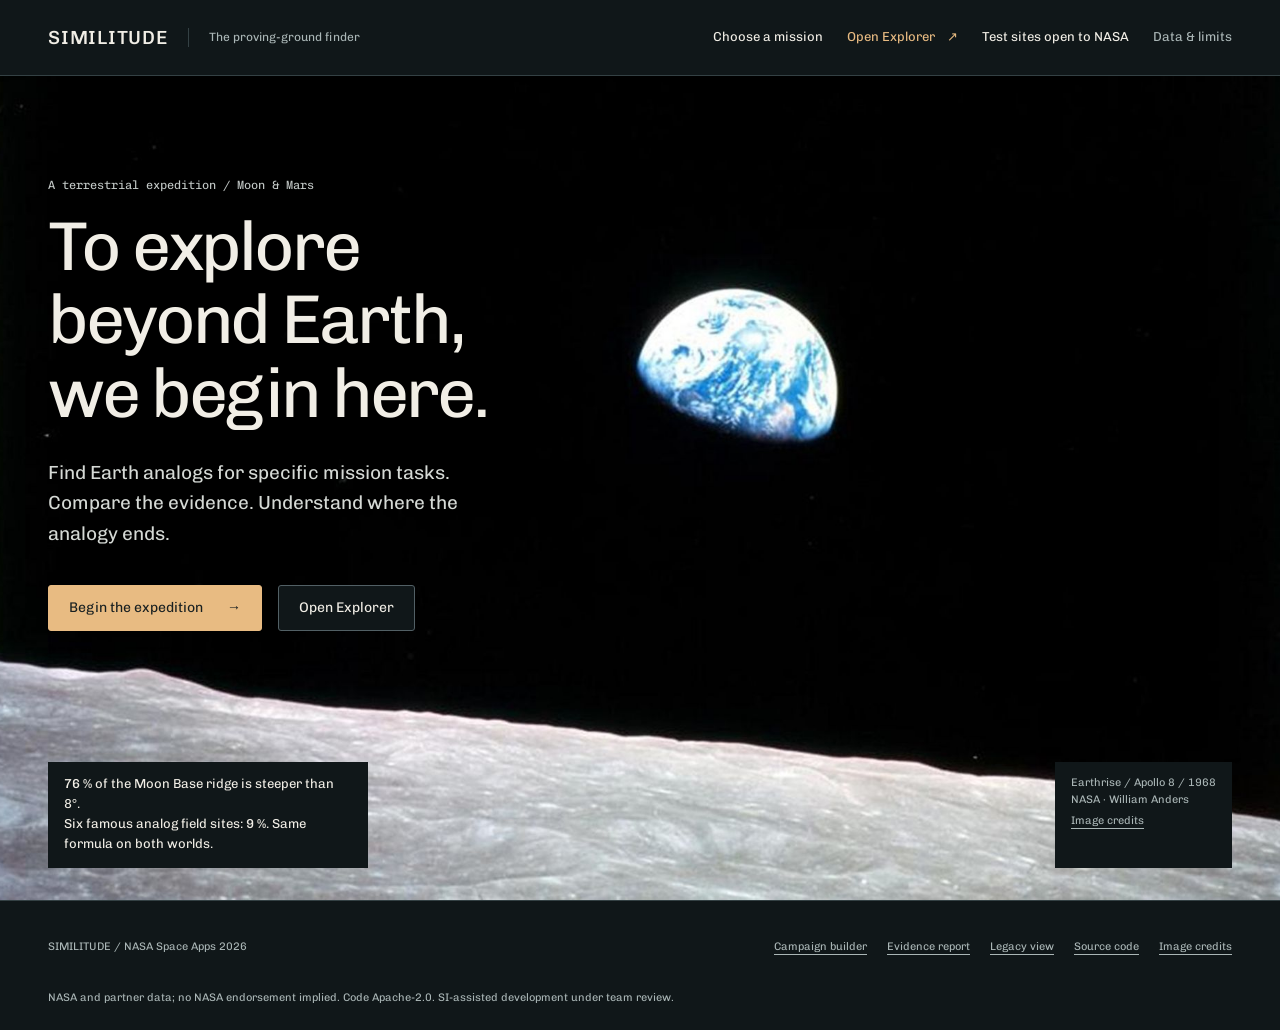
==== commit 069e9f73: "UI fixes: usable sites first, complete images and elevation grids, mission slope classes, shorter co" ====
--- a/web/index.html
+++ b/web/index.html
@@ -2,25 +2,26 @@
 <html lang="en" data-type="software" data-expedition>
 <head>
 <meta charset="utf-8"><meta name="viewport" content="width=device-width, initial-scale=1">
-<title>SIMILITUDE — The proving-ground finder</title>
+<title>SIMILITUDE | The proving-ground finder</title>
 <meta name="description" content="Find terrestrial analogs for Moon and Mars mission tasks. Explore the measured similarities, scientific evidence and limits of each comparison.">
 <meta name="page-type" content="software"><meta name="site-kind" content="software"><meta name="theme-color" content="#101719">
 <meta property="og:title" content="SIMILITUDE — To explore beyond Earth, we begin here."><meta property="og:description" content="One mission task. Two worlds. Evidence that you can inspect."><meta property="og:type" content="website"><meta property="og:image" content="media/expedition/earthrise.jpg"><meta name="twitter:card" content="summary_large_image">
 <link rel="icon" href="media/favicon.svg"><link rel="stylesheet" href="vendor/leaflet/leaflet.css"><link rel="stylesheet" href="expedition.css">
-<script src="vendor/leaflet/leaflet.js" defer></script><script src="terrain-context.js" defer></script><script src="similarities.js" defer></script><script src="expedition.js" defer></script><script src="app.js" defer></script>
+<script src="vendor/leaflet/leaflet.js" defer></script><script src="terrain-context.js" defer></script><script src="terrain-data.js" defer></script><script src="terrain.js" defer></script><script src="footprint-images.js" defer></script><script src="cell-descriptors.js"></script>
+<script src="similarities.js" defer></script><script src="expedition.js" defer></script><script src="app.js" defer></script>
 </head>
 <body>
 <a class="skip-link" href="#explorer">Skip to Explorer</a>
-<header class="exp-header"><a class="identity" href="#mission">SIMILITUDE<span>The proving-ground finder</span></a><nav aria-label="Main navigation"><a href="#choose" class="nav-mission">Choose a mission</a><a href="#explorer" class="nav-explorer">Open Explorer <span aria-hidden="true">&#8599;</span></a><button type="button" data-limits>Data &amp; limits</button></nav></header>
+<header class="exp-header"><a class="identity" href="#mission">SIMILITUDE<span>The proving-ground finder</span></a><nav aria-label="Main navigation"><a href="#choose" class="nav-mission">Choose a mission</a><a href="#explorer" class="nav-explorer">Open Explorer <span aria-hidden="true">&#8599;</span></a><a href="test-sites.html" class="nav-finder">Test sites open to NASA</a><button type="button" data-limits>Data &amp; limits</button></nav></header>
 <main>
 <section id="mission" class="mission-scene" aria-labelledby="mission-heading">
 <img class="mission-photo" src="media/expedition/earthrise.jpg" alt="Earth rising above the lunar horizon, photographed from Apollo 8 by William Anders in 1968" width="1900" height="1200" fetchpriority="high">
 <div class="scene-copy"><p class="overline">A terrestrial expedition / Moon &amp; Mars</p><h1 id="mission-heading" tabindex="-1">To explore beyond Earth,<br>we begin here.</h1><p class="scene-lead">Find Earth analogs for specific mission tasks. Compare the evidence. Understand where the analogy ends.</p><div class="actions"><a class="button primary" href="#choose">Begin the expedition <span aria-hidden="true">&#8594;</span></a><a class="button secondary" href="#explorer">Open Explorer</a></div></div>
-<div class="scene-foot"><p>A familiar landscape is not enough.<br>The right analog depends on what you need to test.</p><p>Earthrise / Apollo 8 / 1968<br>NASA &middot; William Anders <a href="media/expedition/credits.json">Image credits</a></p></div>
+<div class="scene-foot"><p><b>76 %</b> of the Moon Base ridge is steeper than 8&deg;.<br>Six famous analog field sites: <b>9 %</b>. Same formula on both worlds.</p><p>Earthrise / Apollo 8 / 1968<br>NASA &middot; William Anders <a href="media/expedition/credits.json">Image credits</a></p></div>
 </section>
 <section id="choose" class="choose-scene page-width" aria-labelledby="choose-heading" hidden>
 <div class="section-heading"><div><p class="overline">02 / Mission intent</p><h1 id="choose-heading" tabindex="-1">What are we<br>preparing for?</h1></div><p>Choose a world, then a mission task.<br>The same task will stay with you on Earth.</p></div>
-<div class="mission-picker"><div class="planet-selector" role="group" aria-label="Target world"><button class="planet-choice" type="button" data-planet="moon" aria-pressed="true"><img src="media/expedition/moon.jpg" alt="The Moon's near side from Lunar Reconnaissance Orbiter camera data" width="600" height="600"><span><b>Moon</b><small>Terrain &amp; illumination</small><span class="planet-selected">Selected world</span></span></button><button class="planet-choice" type="button" data-planet="mars" aria-pressed="false"><img src="media/expedition/mars.jpg" alt="Global colour mosaic of Mars from Viking Orbiter images" width="800" height="800"><span><b>Mars</b><small>Rover terrain, minerals &amp; ice</small><span class="planet-selected">Selected world</span></span></button><p class="image-credit">Planet images provide context, not site-match evidence. <a href="media/expedition/credits.json">Sources &amp; processing</a></p></div>
+<div class="mission-picker"><div class="planet-selector" role="group" aria-label="Target world"><button class="planet-choice" type="button" data-planet="moon" aria-pressed="true"><img src="media/expedition/moon.jpg" alt="The Moon's near side from Lunar Reconnaissance Orbiter camera data" width="600" height="600"><span><b>Moon</b><small>Terrain &amp; illumination</small><span class="planet-selected">Selected world</span></span></button><button class="planet-choice" type="button" data-planet="mars" aria-pressed="false"><img src="media/expedition/mars.jpg" alt="Global colour mosaic of Mars from Viking Orbiter images" width="800" height="800"><span><b>Mars</b><small>Minerals &amp; subsurface ice</small><span class="planet-selected">Selected world</span></span></button><p class="image-credit">Planet images provide context, not site-match evidence. <a href="media/expedition/credits.json">Sources &amp; processing</a></p></div>
 <div class="task-picker"><p class="overline">Choose a mission task</p><div id="mission-options" role="group" aria-label="Mission task choices"><p class="note">Loading mission definitions&hellip;</p></div><p id="task-scope" class="scope-note"></p><p id="task-status" class="scope-note" role="status" hidden></p><button type="button" id="find-analogs" class="button primary" disabled>Find Earth analogs <span aria-hidden="true">&#8594;</span></button><p class="note">Search the evaluated dataset. This is not a global census.</p><a href="#explorer" class="text-link">Or open the current Explorer</a></div></div>
 </section>
 <section id="explorer" class="explorer page-width" aria-labelledby="explorer-heading" hidden>
@@ -29,7 +30,7 @@
 <div class="lens-brief"><div><p id="lens-eyebrow" class="overline">Mission lens</p><h2 id="lens-title">Loading study data&hellip;</h2><p id="lens-question" class="lens-question"></p></div><dl id="lens-stats" class="lens-stats" aria-label="Counts from published data"></dl></div>
 <div class="banners"><p id="loading-banner" class="banner" role="status">Loading published candidates and evidence&hellip;</p><p id="mock-banner" class="banner warning" hidden>Mock data: fake development values. Do not cite these results.</p><p id="prov-banner" class="banner warning" hidden>Provisional scores. Final engine pending.</p><p id="error-banner" class="banner error" role="alert" hidden></p><p id="tile-notice" class="tile-notice" role="status" hidden>Some NASA basemap tiles could not load. Candidate locations and the result list remain available.</p></div>
 <div id="workspace" class="workspace" tabindex="-1"><section class="map-panel" aria-label="Earth candidate map"><div class="panel-label"><span>Earth / evaluated study locations</span><span id="map-task-label">Sites overview</span></div><div id="map" aria-label="Interactive Earth map"></div><details class="legend-disclosure"><summary>Read the map &amp; score legend</summary><div id="legend" class="legend"></div></details></section><section class="results" aria-labelledby="list-title"><div class="panel-label"><h3 id="list-title">Study results</h3></div><p class="result-help">Select a row or marker to inspect its evidence.</p><p id="score-help" class="result-help"></p><ol id="list" class="cand-list"><li class="empty">Results appear when the study records load.</li></ol></section></div>
-<div id="selection-guide" class="selection-guide"><span class="overline">04 / Discover the similarities</span><p>Choose a study location to compare its measured features with the mission target. Controls and decoys are validation examples, not discoveries.</p><button type="button" class="button secondary" data-terrain-example disabled>Compare Moon &amp; Earth terrain ↗</button></div>
+<div id="selection-guide" class="selection-guide"><span class="overline">04 / Discover the similarities</span><p>Choose a study location to compare its measured features with the mission target. Controls and decoys are validation examples, not qualified discoveries.</p><button type="button" class="button secondary" data-terrain-example disabled>Compare Moon &amp; Earth terrain ↗</button></div>
 <section id="comparison" class="comparison" aria-labelledby="comparison-heading" hidden><div class="selection-nav"><button type="button" class="text-button" id="back-results">&#8592; Back to candidates</button><span id="selected-class" class="selection-class"></span></div><div class="section-heading"><div><p class="overline">04 / Discover the similarities</p><h2 id="comparison-heading" tabindex="-1">What makes this place an analog?</h2><p id="selected-name" class="selected-name"></p></div><button type="button" id="open-dossier" class="button primary">View evidence &amp; limits <span aria-hidden="true">&#8595;</span></button></div><div id="comparison-content"></div></section>
 <section id="dossier" class="dossier" aria-labelledby="dossier-heading" hidden><div class="section-heading"><div><p class="overline">05 / Scientific evidence</p><h2 id="dossier-heading" tabindex="-1">Analog Test Card</h2><p id="dossier-subtitle" class="note"></p></div><button type="button" class="text-button" id="close-dossier">Back to comparison &#8593;</button></div><div id="transfer-limits" class="transfer-limits"></div><details class="dossier-record"><summary>Inspect the full study record, method &amp; sources</summary><article id="card" class="detail" aria-label="Analog Test Card" tabindex="-1"></article></details><p class="research-boundary">A recorded analog match supports a test question. It does not qualify hardware for lunar or Martian operations.</p></section>
 </section>
--- a/web/expedition.css
+++ b/web/expedition.css
@@ -61,3 +61,20 @@
 @media(prefers-reduced-motion:reduce){.planet-choice img,.task-option{animation:none;transition:none}.planet-choice[aria-pressed=true] img{transform:none}}
 .alignment-strip{background:none;border-bottom:1px solid var(--line)}.alignment-dot{animation:signature-entry 220ms ease-out}@keyframes signature-entry{from{opacity:.3}to{opacity:1}}@media(prefers-reduced-motion:reduce){.alignment-dot{animation:none}}
 .comparison h2{font-size:clamp(30px,3.4vw,48px);max-width:28ch}.alignment-zero{background:var(--target)}.discovery{padding-top:20px}.discovery>.overline{margin-bottom:12px}
+/* Paired landscapes lead into source-derived terrain inspection. */
+.worlds-heading{padding:32px 0 24px}.worlds-heading .overline{margin-bottom:8px}.worlds-heading h3,.terrain-lab-heading h3{font-size:clamp(30px,3.3vw,46px);letter-spacing:-.04em;line-height:1.15}.worlds-heading>p:last-child,.terrain-lab-heading>p:last-child{color:var(--muted);font-size:15px;margin-top:12px}.terrain-pair-view{gap:1px;background:var(--line)}.terrain-half{background:var(--bg);padding:0 16px}.terrain-half:first-child{padding-left:0}.terrain-half:last-child{padding-right:0}.terrain-image{max-height:520px;aspect-ratio:4/3;border:0}.terrain-title h3{font-size:26px}.terrain-lab{margin:40px 0;padding-top:32px;border-top:var(--hairline)}.terrain-lab-heading{max-width:80ch}.terrain-tools{display:flex;gap:24px;flex-wrap:wrap;align-items:center;margin:24px 0;padding:20px 0;border-block:var(--hairline)}.terrain-tools label{font-size:13px;display:flex;gap:12px;align-items:center}.terrain-tools select{font:13px var(--font);min-height:44px;background:var(--surface);color:var(--ink);border:var(--hairline);padding:8px}.terrain-tools input[type=range],.profile-cursor input{accent-color:var(--accent);min-height:44px}.contour-toggle{min-height:44px}.dem-pair{display:grid;grid-template-columns:1fr 1fr;gap:24px}.dem-surface{min-width:0}.dem-surface figcaption{padding:12px 0}.dem-surface figcaption>span{color:var(--earth);font:12px var(--mono)}.dem-surface.target figcaption>span{color:var(--target)}.dem-surface h4{font-size:22px;margin-top:6px}.dem-canvas-wrap{max-height:420px;aspect-ratio:1;overflow:hidden;background:var(--surface)}.dem-surface canvas{display:block;width:100%;height:100%;object-fit:contain}.dem-surface>p,.terrain-method{font-size:12px;color:var(--muted);margin-top:12px}.dem-unavailable{padding:20px;border:var(--hairline);max-width:45ch}.profile-heading{margin:28px 0 16px}.profile-heading h4{font-size:24px}.profile-heading p{color:var(--muted);font-size:13px;margin-top:8px}.elevation-profile{background:var(--surface);border:var(--hairline)}.elevation-profile svg{display:block;width:100%;max-height:330px}.elevation-profile text{fill:var(--muted);font:13px var(--mono)}.profile-cursor{display:flex;align-items:center;gap:24px;font-size:13px;margin-top:12px}.profile-cursor input{flex:1}.terrain-readout{display:block;padding:12px 0;font:12px/1.8 var(--mono);color:var(--ink)}.terrain-no-grid{font-size:13px;color:var(--muted);padding:16px 0;border-bottom:var(--hairline)}
+@media(max-width:850px){.terrain-tools{display:block}.terrain-tools label{margin:8px 0;flex-wrap:wrap}.dem-canvas-wrap{max-height:300px}}
+@media(max-width:600px){.terrain-pair-view{gap:24px;background:none}.terrain-half,.terrain-half:first-child,.terrain-half:last-child{padding:0}.terrain-title h3{font-size:24px}.dem-pair{grid-template-columns:1fr;gap:20px}.dem-canvas-wrap{max-height:340px}.terrain-tools select{max-width:100%}.terrain-tools label{display:block}.terrain-tools label>*{display:block;width:100%;margin-top:8px}.terrain-tools .contour-toggle{display:flex}.terrain-tools input[type=checkbox]{width:auto;margin:0}.terrain-readout{font-size:11px}.elevation-profile svg{min-height:180px}.worlds-heading{padding-top:20px}.profile-cursor{gap:12px}}
+.terrain-layer-legend{font-size:12px;color:var(--muted);margin:0 0 12px}.dem-surface canvas{cursor:crosshair}.elevation-profile{touch-action:pan-y}
+.elevation-profile{overflow-x:auto}.elevation-profile svg{min-width:650px}.elevation-profile text{font-size:18px}
+.dem-canvas-wrap{width:100%;max-height:none}
+/* usability tags, finder callout, compact field checklist, folded references */
+.cand-list .finder-callout{padding:12px 8px;border-bottom:1px solid var(--line)}.cand-list .finder-callout a{color:var(--accent);font-size:var(--text-sm);font-weight:600}
+.tag.unusable{color:#e57a68;border:1px solid #e57a68;border-radius:3px;padding:1px 4px}
+.field-checklist{margin:40px 0 0;border-top:1px solid var(--line);padding-top:24px}.field-checklist h3{margin:0 0 14px}
+.gap-chips{list-style:none;margin:0 0 12px;padding:0;display:flex;flex-wrap:wrap;gap:8px}.gap-chips li{border:1px solid var(--line);border-radius:999px;padding:8px 14px;font-size:var(--text-sm)}
+.gap-reasons{margin:10px 0 0;padding-left:18px;display:grid;gap:8px;font-size:var(--text-sm);color:var(--muted);max-width:90ch}
+.field-checklist summary,.env-details summary{cursor:pointer;font-size:var(--text-sm);color:var(--accent);padding:8px 0}
+.env-details{margin:28px 0 0;border-top:1px solid var(--line);padding-top:12px}.env-details summary{font-size:1rem;font-weight:600;color:inherit}
+.terrain-pair-view.single{grid-template-columns:minmax(0,1fr)!important;max-width:640px}
+.discovery-sub{font-size:var(--text-lg,1.15rem);margin:8px 0 0;color:var(--muted)}
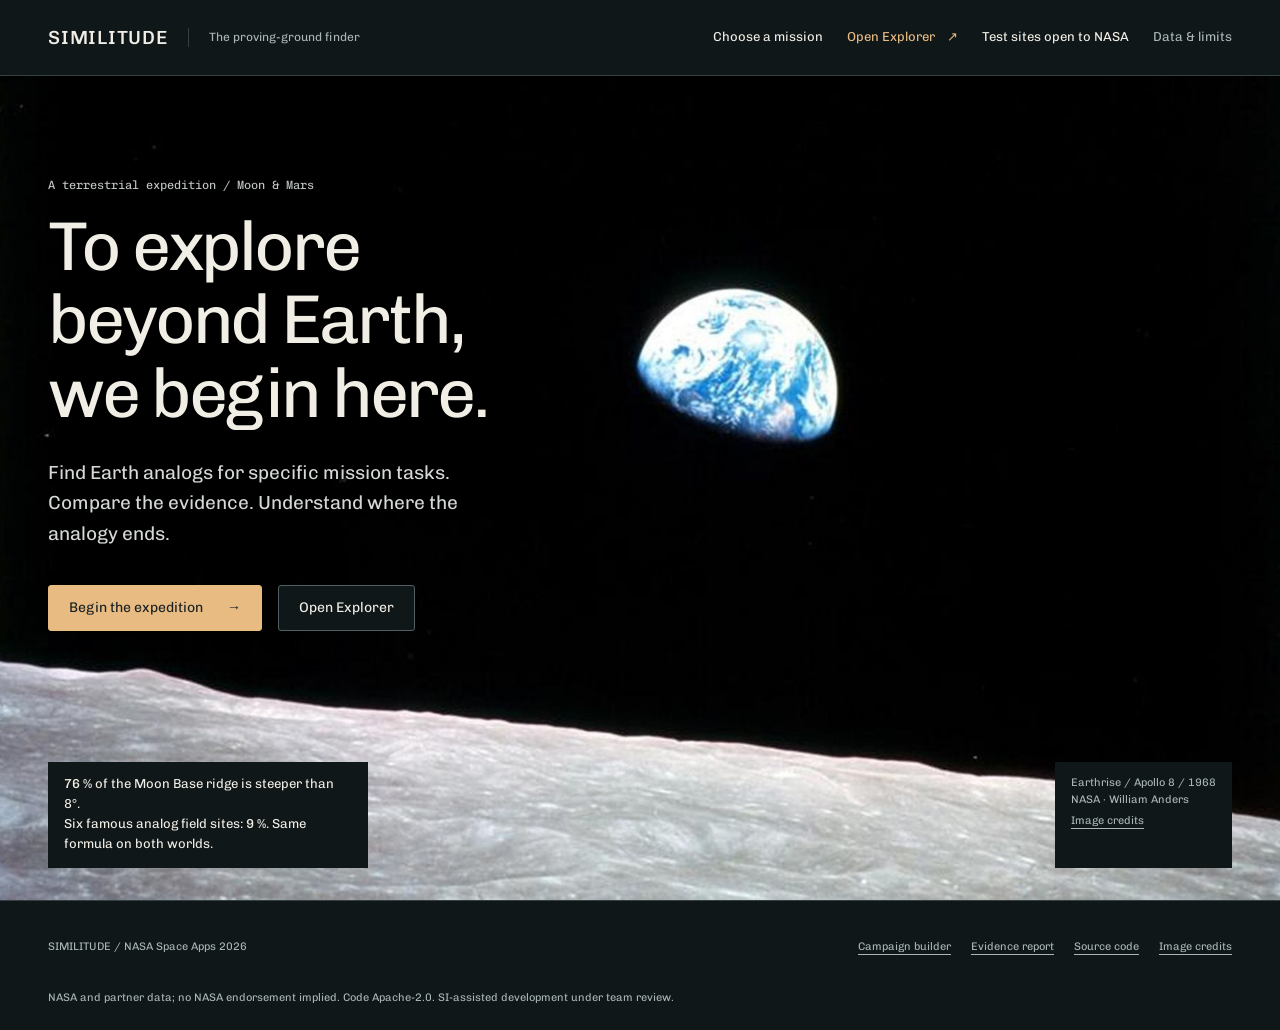
==== commit 1fbf9ca4: "UI: remove the duplicate Explorer link and the legacy view link" ====
--- a/web/index.html
+++ b/web/index.html
@@ -21,8 +21,8 @@
 </section>
 <section id="choose" class="choose-scene page-width" aria-labelledby="choose-heading" hidden>
 <div class="section-heading"><div><p class="overline">02 / Mission intent</p><h1 id="choose-heading" tabindex="-1">What are we<br>preparing for?</h1></div><p>Choose a world, then a mission task.<br>The same task will stay with you on Earth.</p></div>
-<div class="mission-picker"><div class="planet-selector" role="group" aria-label="Target world"><button class="planet-choice" type="button" data-planet="moon" aria-pressed="true"><img src="media/expedition/moon.jpg" alt="The Moon's near side from Lunar Reconnaissance Orbiter camera data" width="600" height="600"><span><b>Moon</b><small>Terrain &amp; illumination</small><span class="planet-selected">Selected world</span></span></button><button class="planet-choice" type="button" data-planet="mars" aria-pressed="false"><img src="media/expedition/mars.jpg" alt="Global colour mosaic of Mars from Viking Orbiter images" width="800" height="800"><span><b>Mars</b><small>Minerals &amp; subsurface ice</small><span class="planet-selected">Selected world</span></span></button><p class="image-credit">Planet images provide context, not site-match evidence. <a href="media/expedition/credits.json">Sources &amp; processing</a></p></div>
-<div class="task-picker"><p class="overline">Choose a mission task</p><div id="mission-options" role="group" aria-label="Mission task choices"><p class="note">Loading mission definitions&hellip;</p></div><p id="task-scope" class="scope-note"></p><p id="task-status" class="scope-note" role="status" hidden></p><button type="button" id="find-analogs" class="button primary" disabled>Find Earth analogs <span aria-hidden="true">&#8594;</span></button><p class="note">Search the evaluated dataset. This is not a global census.</p><a href="#explorer" class="text-link">Or open the current Explorer</a></div></div>
+<div class="mission-picker"><div class="planet-selector" role="group" aria-label="Target world"><button class="planet-choice" type="button" data-planet="moon" aria-pressed="true"><img src="media/expedition/moon.jpg" alt="The Moon's near side from Lunar Reconnaissance Orbiter camera data" width="600" height="600"><span><b>Moon</b><small>Terrain &amp; illumination</small><span class="planet-selected">Selected world</span></span></button><button class="planet-choice" type="button" data-planet="mars" aria-pressed="false"><img src="media/expedition/mars.jpg" alt="Global colour mosaic of Mars from Viking Orbiter images" width="800" height="800"><span><b>Mars</b><small>Rover terrain, minerals &amp; ice</small><span class="planet-selected">Selected world</span></span></button><p class="image-credit">Planet images provide context, not site-match evidence. <a href="media/expedition/credits.json">Sources &amp; processing</a></p></div>
+<div class="task-picker"><p class="overline">Choose a mission task</p><div id="mission-options" role="group" aria-label="Mission task choices"><p class="note">Loading mission definitions&hellip;</p></div><p id="task-scope" class="scope-note"></p><p id="task-status" class="scope-note" role="status" hidden></p><button type="button" id="find-analogs" class="button primary" disabled>Find Earth analogs <span aria-hidden="true">&#8594;</span></button><p class="note">Search the evaluated dataset. This is not a global census.</p></div></div>
 </section>
 <section id="explorer" class="explorer page-width" aria-labelledby="explorer-heading" hidden>
 <div class="explorer-heading"><div><p class="overline">03 / Search across Earth</p><h1 id="explorer-heading" tabindex="-1">A proving ground for your question.</h1></div><a href="#choose" class="text-link">Change mission <span aria-hidden="true">&#8599;</span></a></div>
@@ -30,12 +30,12 @@
 <div class="lens-brief"><div><p id="lens-eyebrow" class="overline">Mission lens</p><h2 id="lens-title">Loading study data&hellip;</h2><p id="lens-question" class="lens-question"></p></div><dl id="lens-stats" class="lens-stats" aria-label="Counts from published data"></dl></div>
 <div class="banners"><p id="loading-banner" class="banner" role="status">Loading published candidates and evidence&hellip;</p><p id="mock-banner" class="banner warning" hidden>Mock data: fake development values. Do not cite these results.</p><p id="prov-banner" class="banner warning" hidden>Provisional scores. Final engine pending.</p><p id="error-banner" class="banner error" role="alert" hidden></p><p id="tile-notice" class="tile-notice" role="status" hidden>Some NASA basemap tiles could not load. Candidate locations and the result list remain available.</p></div>
 <div id="workspace" class="workspace" tabindex="-1"><section class="map-panel" aria-label="Earth candidate map"><div class="panel-label"><span>Earth / evaluated study locations</span><span id="map-task-label">Sites overview</span></div><div id="map" aria-label="Interactive Earth map"></div><details class="legend-disclosure"><summary>Read the map &amp; score legend</summary><div id="legend" class="legend"></div></details></section><section class="results" aria-labelledby="list-title"><div class="panel-label"><h3 id="list-title">Study results</h3></div><p class="result-help">Select a row or marker to inspect its evidence.</p><p id="score-help" class="result-help"></p><ol id="list" class="cand-list"><li class="empty">Results appear when the study records load.</li></ol></section></div>
-<div id="selection-guide" class="selection-guide"><span class="overline">04 / Discover the similarities</span><p>Choose a study location to compare its measured features with the mission target. Controls and decoys are validation examples, not qualified discoveries.</p><button type="button" class="button secondary" data-terrain-example disabled>Compare Moon &amp; Earth terrain ↗</button></div>
+<div id="selection-guide" class="selection-guide"><span class="overline">04 / Discover the similarities</span><p>Choose a study location to compare its measured features with the mission target. Controls and decoys are validation examples, not discoveries.</p><button type="button" class="button secondary" data-terrain-example disabled>Compare Moon &amp; Earth terrain ↗</button></div>
 <section id="comparison" class="comparison" aria-labelledby="comparison-heading" hidden><div class="selection-nav"><button type="button" class="text-button" id="back-results">&#8592; Back to candidates</button><span id="selected-class" class="selection-class"></span></div><div class="section-heading"><div><p class="overline">04 / Discover the similarities</p><h2 id="comparison-heading" tabindex="-1">What makes this place an analog?</h2><p id="selected-name" class="selected-name"></p></div><button type="button" id="open-dossier" class="button primary">View evidence &amp; limits <span aria-hidden="true">&#8595;</span></button></div><div id="comparison-content"></div></section>
 <section id="dossier" class="dossier" aria-labelledby="dossier-heading" hidden><div class="section-heading"><div><p class="overline">05 / Scientific evidence</p><h2 id="dossier-heading" tabindex="-1">Analog Test Card</h2><p id="dossier-subtitle" class="note"></p></div><button type="button" class="text-button" id="close-dossier">Back to comparison &#8593;</button></div><div id="transfer-limits" class="transfer-limits"></div><details class="dossier-record"><summary>Inspect the full study record, method &amp; sources</summary><article id="card" class="detail" aria-label="Analog Test Card" tabindex="-1"></article></details><p class="research-boundary">A recorded analog match supports a test question. It does not qualify hardware for lunar or Martian operations.</p></section>
 </section>
 </main>
 <dialog id="limits-dialog" aria-labelledby="limits-heading"><div class="dialog-heading"><h2 id="limits-heading">Data &amp; limits</h2><button type="button" id="close-limits" class="button secondary">Close</button></div><div id="limits"><p>Scores describe the published study and its task-specific comparisons. They are not probabilities of mission success or calibrated confidence.</p><ul><li>L1 compares terrain at a 30 m baseline; metre-scale obstacles and soil strength are unobserved.</li><li>L2 ranks the terrain-shadow component separately from the Sun-geometry mismatch.</li><li>M1 failed its stop rule. Its controls and decoys remain visible for method inspection.</li><li>X1 is semi-quantitative; condition floors were set after viewing data.</li><li>Counts describe the evaluated sample. No result is a global statement that an Earth analog cannot exist.</li><li>Site groups are regional collections of cells; representative markers are not surveyed field routes.</li></ul><p><a href="evidence.html">Scientific evidence page</a> &middot; <a href="https://github.com/Johnlrr/nasa-earth-analog/blob/main/docs/validation_report.md">Full validation report</a></p></div></dialog>
-<footer class="exp-footer page-width"><span>SIMILITUDE / NASA Space Apps 2026</span><nav aria-label="Supporting resources"><a href="campaign.html">Campaign builder</a><a href="evidence.html">Evidence report</a><a href="legacy-explorer.html">Legacy view</a><a href="https://github.com/Johnlrr/nasa-earth-analog">Source code</a><a href="media/expedition/credits.json">Image credits</a></nav><p>NASA and partner data; no NASA endorsement implied. Code Apache-2.0. SI-assisted development under team review.</p></footer>
+<footer class="exp-footer page-width"><span>SIMILITUDE / NASA Space Apps 2026</span><nav aria-label="Supporting resources"><a href="campaign.html">Campaign builder</a><a href="evidence.html">Evidence report</a><a href="https://github.com/Johnlrr/nasa-earth-analog">Source code</a><a href="media/expedition/credits.json">Image credits</a></nav><p>NASA and partner data; no NASA endorsement implied. Code Apache-2.0. SI-assisted development under team review.</p></footer>
 <noscript><p class="noscript">The interactive map requires JavaScript. Read the <a href="evidence.html">scientific evidence</a> and <a href="validation_report.md">validation report</a>.</p></noscript>
 </body></html>
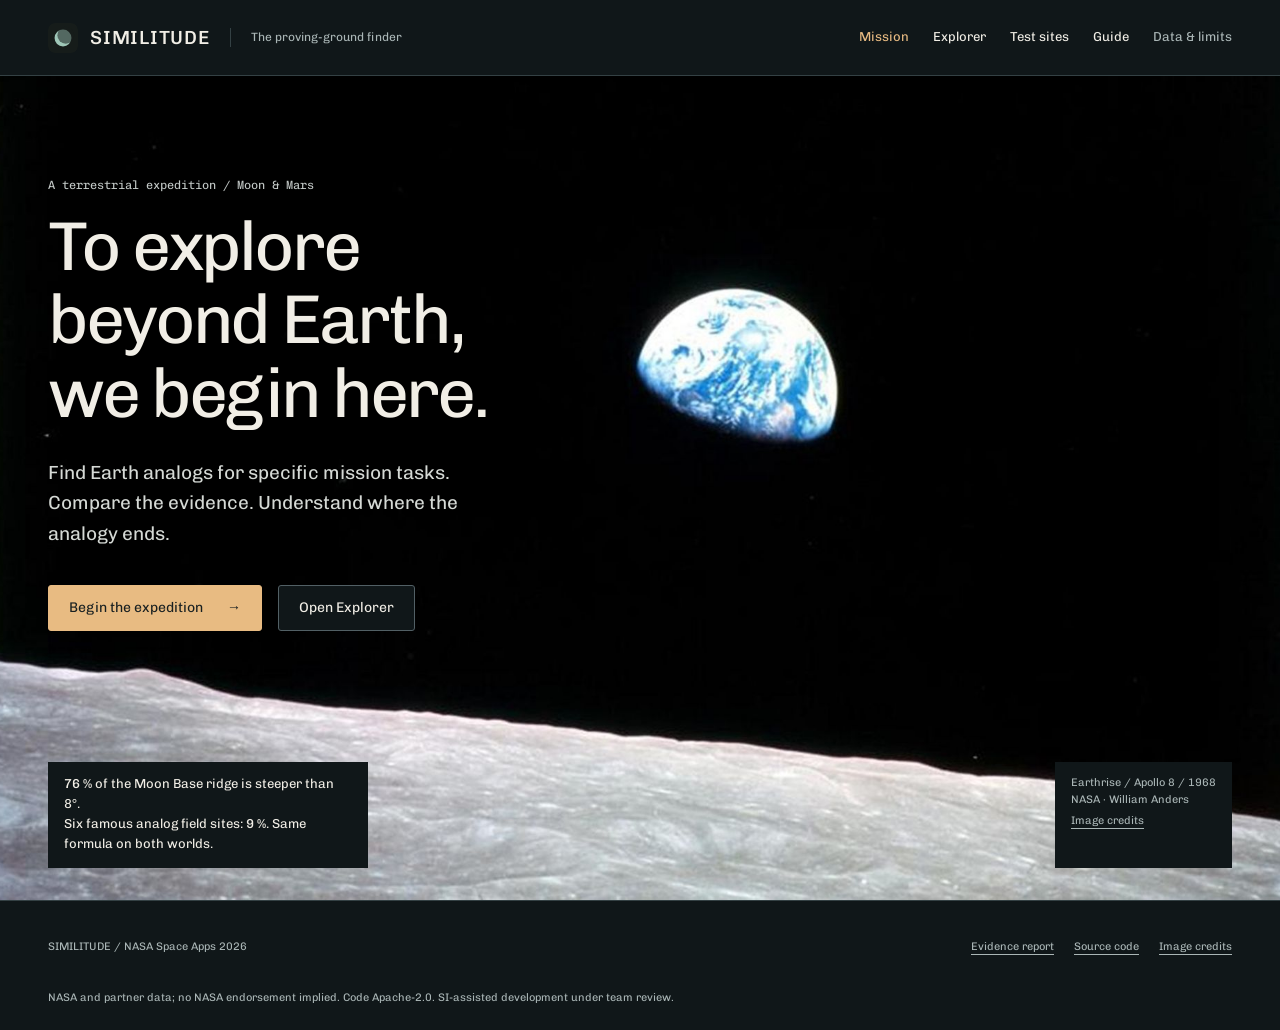
==== commit e347704e: "UI review pass: same navigation and logo on all pages, Guide page with clickable screenshots, plain " ====
--- a/web/index.html
+++ b/web/index.html
@@ -6,13 +6,13 @@
 <meta name="description" content="Find terrestrial analogs for Moon and Mars mission tasks. Explore the measured similarities, scientific evidence and limits of each comparison.">
 <meta name="page-type" content="software"><meta name="site-kind" content="software"><meta name="theme-color" content="#101719">
 <meta property="og:title" content="SIMILITUDE — To explore beyond Earth, we begin here."><meta property="og:description" content="One mission task. Two worlds. Evidence that you can inspect."><meta property="og:type" content="website"><meta property="og:image" content="media/expedition/earthrise.jpg"><meta name="twitter:card" content="summary_large_image">
-<link rel="icon" href="media/favicon.svg"><link rel="stylesheet" href="vendor/leaflet/leaflet.css"><link rel="stylesheet" href="expedition.css">
+<link rel="icon" href="media/logo.svg" type="image/svg+xml"><link rel="stylesheet" href="vendor/leaflet/leaflet.css"><link rel="stylesheet" href="expedition.css">
 <script src="vendor/leaflet/leaflet.js" defer></script><script src="terrain-context.js" defer></script><script src="terrain-data.js" defer></script><script src="terrain.js" defer></script><script src="footprint-images.js" defer></script><script src="cell-descriptors.js"></script>
 <script src="similarities.js" defer></script><script src="expedition.js" defer></script><script src="app.js" defer></script>
 </head>
 <body>
 <a class="skip-link" href="#explorer">Skip to Explorer</a>
-<header class="exp-header"><a class="identity" href="#mission">SIMILITUDE<span>The proving-ground finder</span></a><nav aria-label="Main navigation"><a href="#choose" class="nav-mission">Choose a mission</a><a href="#explorer" class="nav-explorer">Open Explorer <span aria-hidden="true">&#8599;</span></a><a href="test-sites.html" class="nav-finder">Test sites open to NASA</a><button type="button" data-limits>Data &amp; limits</button></nav></header>
+<header class="exp-header"><a class="identity" href="./"><img class="logo" src="media/logo.svg" alt="" width="30" height="30">SIMILITUDE<span>The proving-ground finder</span></a><nav aria-label="Main navigation"><a href="#choose" class="nav-mission" aria-current="page">Mission</a><a href="#explorer" class="nav-explorer-link">Explorer</a><a href="test-sites.html" class="nav-finder">Test sites</a><a href="guide.html" class="nav-guide">Guide</a><button type="button" data-limits>Data &amp; limits</button></nav></header>
 <main>
 <section id="mission" class="mission-scene" aria-labelledby="mission-heading">
 <img class="mission-photo" src="media/expedition/earthrise.jpg" alt="Earth rising above the lunar horizon, photographed from Apollo 8 by William Anders in 1968" width="1900" height="1200" fetchpriority="high">
@@ -36,6 +36,6 @@
 </section>
 </main>
 <dialog id="limits-dialog" aria-labelledby="limits-heading"><div class="dialog-heading"><h2 id="limits-heading">Data &amp; limits</h2><button type="button" id="close-limits" class="button secondary">Close</button></div><div id="limits"><p>Scores describe the published study and its task-specific comparisons. They are not probabilities of mission success or calibrated confidence.</p><ul><li>L1 compares terrain at a 30 m baseline; metre-scale obstacles and soil strength are unobserved.</li><li>L2 ranks the terrain-shadow component separately from the Sun-geometry mismatch.</li><li>M1 failed its stop rule. Its controls and decoys remain visible for method inspection.</li><li>X1 is semi-quantitative; condition floors were set after viewing data.</li><li>Counts describe the evaluated sample. No result is a global statement that an Earth analog cannot exist.</li><li>Site groups are regional collections of cells; representative markers are not surveyed field routes.</li></ul><p><a href="evidence.html">Scientific evidence page</a> &middot; <a href="https://github.com/Johnlrr/nasa-earth-analog/blob/main/docs/validation_report.md">Full validation report</a></p></div></dialog>
-<footer class="exp-footer page-width"><span>SIMILITUDE / NASA Space Apps 2026</span><nav aria-label="Supporting resources"><a href="campaign.html">Campaign builder</a><a href="evidence.html">Evidence report</a><a href="https://github.com/Johnlrr/nasa-earth-analog">Source code</a><a href="media/expedition/credits.json">Image credits</a></nav><p>NASA and partner data; no NASA endorsement implied. Code Apache-2.0. SI-assisted development under team review.</p></footer>
+<footer class="exp-footer page-width"><span>SIMILITUDE / NASA Space Apps 2026</span><nav aria-label="Supporting resources"><a href="evidence.html">Evidence report</a><a href="https://github.com/Johnlrr/nasa-earth-analog">Source code</a><a href="media/expedition/credits.json">Image credits</a></nav><p>NASA and partner data; no NASA endorsement implied. Code Apache-2.0. SI-assisted development under team review.</p></footer>
 <noscript><p class="noscript">The interactive map requires JavaScript. Read the <a href="evidence.html">scientific evidence</a> and <a href="validation_report.md">validation report</a>.</p></noscript>
 </body></html>
--- a/web/expedition.css
+++ b/web/expedition.css
@@ -78,3 +78,14 @@
 .env-details{margin:28px 0 0;border-top:1px solid var(--line);padding-top:12px}.env-details summary{font-size:1rem;font-weight:600;color:inherit}
 .terrain-pair-view.single{grid-template-columns:minmax(0,1fr)!important;max-width:640px}
 .discovery-sub{font-size:var(--text-lg,1.15rem);margin:8px 0 0;color:var(--muted)}
+.identity .logo{display:block;width:30px;height:30px;margin-right:-8px;border-radius:7px}
+.exp-header nav a[aria-current=page]{color:var(--accent)}
+/* folded sections: visible, clickable cards (not a bare text line) */
+#comparison details:not(.signature-feature){margin:16px 0;border:1px solid var(--line);border-radius:6px;background:var(--surface)}
+#comparison details:not(.signature-feature)>summary{list-style:none;display:flex;justify-content:space-between;align-items:center;gap:16px;padding:18px 22px;font-size:17px;font-weight:600;color:var(--ink);cursor:pointer}
+#comparison details:not(.signature-feature)>summary::-webkit-details-marker{display:none}
+#comparison details:not(.signature-feature)>summary::after{content:"+";font:24px/1 var(--mono);color:var(--accent)}
+#comparison details[open]:not(.signature-feature)>summary::after{content:"\2212"}
+#comparison details:not(.signature-feature):hover{border-color:var(--accent)}
+#comparison details:not(.signature-feature)[open]>*:not(summary){padding-inline:22px}
+#comparison details:not(.signature-feature)[open]{padding-bottom:16px}
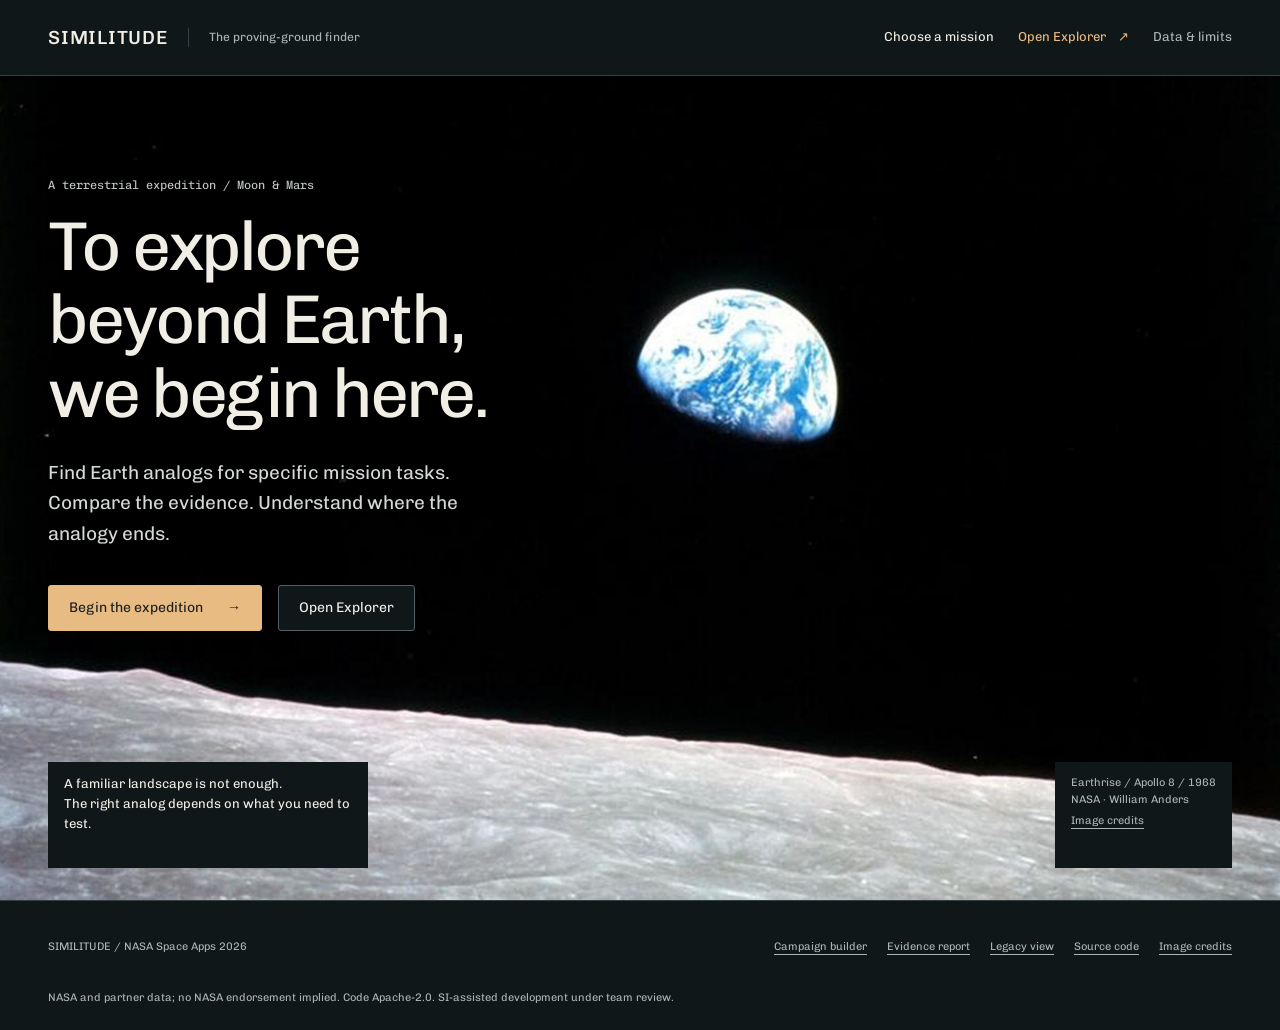
==== commit 79e50127: "Merge remote-tracking branch 'origin/bao/terrain-engine' into post-submission" ====
--- a/web/index.html
+++ b/web/index.html
@@ -2,27 +2,26 @@
 <html lang="en" data-type="software" data-expedition>
 <head>
 <meta charset="utf-8"><meta name="viewport" content="width=device-width, initial-scale=1">
-<title>SIMILITUDE | The proving-ground finder</title>
+<title>SIMILITUDE — The proving-ground finder</title>
 <meta name="description" content="Find terrestrial analogs for Moon and Mars mission tasks. Explore the measured similarities, scientific evidence and limits of each comparison.">
 <meta name="page-type" content="software"><meta name="site-kind" content="software"><meta name="theme-color" content="#101719">
 <meta property="og:title" content="SIMILITUDE — To explore beyond Earth, we begin here."><meta property="og:description" content="One mission task. Two worlds. Evidence that you can inspect."><meta property="og:type" content="website"><meta property="og:image" content="media/expedition/earthrise.jpg"><meta name="twitter:card" content="summary_large_image">
-<link rel="icon" href="media/logo.svg" type="image/svg+xml"><link rel="stylesheet" href="vendor/leaflet/leaflet.css"><link rel="stylesheet" href="expedition.css">
-<script src="vendor/leaflet/leaflet.js" defer></script><script src="terrain-context.js" defer></script><script src="terrain-data.js" defer></script><script src="terrain.js" defer></script><script src="footprint-images.js" defer></script><script src="cell-descriptors.js"></script>
-<script src="similarities.js" defer></script><script src="expedition.js" defer></script><script src="app.js" defer></script>
+<link rel="icon" href="media/favicon.svg"><link rel="stylesheet" href="vendor/leaflet/leaflet.css"><link rel="stylesheet" href="expedition.css">
+<script src="vendor/leaflet/leaflet.js" defer></script><script src="similarities.js" defer></script><script src="expedition.js" defer></script><script src="app.js" defer></script>
 </head>
 <body>
 <a class="skip-link" href="#explorer">Skip to Explorer</a>
-<header class="exp-header"><a class="identity" href="./"><img class="logo" src="media/logo.svg" alt="" width="30" height="30">SIMILITUDE<span>The proving-ground finder</span></a><nav aria-label="Main navigation"><a href="#choose" class="nav-mission" aria-current="page">Mission</a><a href="#explorer" class="nav-explorer-link">Explorer</a><a href="test-sites.html" class="nav-finder">Test sites</a><a href="guide.html" class="nav-guide">Guide</a><button type="button" data-limits>Data &amp; limits</button></nav></header>
+<header class="exp-header"><a class="identity" href="#mission">SIMILITUDE<span>The proving-ground finder</span></a><nav aria-label="Main navigation"><a href="#choose" class="nav-mission">Choose a mission</a><a href="#explorer" class="nav-explorer">Open Explorer <span aria-hidden="true">&#8599;</span></a><button type="button" data-limits>Data &amp; limits</button></nav></header>
 <main>
 <section id="mission" class="mission-scene" aria-labelledby="mission-heading">
 <img class="mission-photo" src="media/expedition/earthrise.jpg" alt="Earth rising above the lunar horizon, photographed from Apollo 8 by William Anders in 1968" width="1900" height="1200" fetchpriority="high">
 <div class="scene-copy"><p class="overline">A terrestrial expedition / Moon &amp; Mars</p><h1 id="mission-heading" tabindex="-1">To explore beyond Earth,<br>we begin here.</h1><p class="scene-lead">Find Earth analogs for specific mission tasks. Compare the evidence. Understand where the analogy ends.</p><div class="actions"><a class="button primary" href="#choose">Begin the expedition <span aria-hidden="true">&#8594;</span></a><a class="button secondary" href="#explorer">Open Explorer</a></div></div>
-<div class="scene-foot"><p><b>76 %</b> of the Moon Base ridge is steeper than 8&deg;.<br>Six famous analog field sites: <b>9 %</b>. Same formula on both worlds.</p><p>Earthrise / Apollo 8 / 1968<br>NASA &middot; William Anders <a href="media/expedition/credits.json">Image credits</a></p></div>
+<div class="scene-foot"><p>A familiar landscape is not enough.<br>The right analog depends on what you need to test.</p><p>Earthrise / Apollo 8 / 1968<br>NASA &middot; William Anders <a href="media/expedition/credits.json">Image credits</a></p></div>
 </section>
 <section id="choose" class="choose-scene page-width" aria-labelledby="choose-heading" hidden>
 <div class="section-heading"><div><p class="overline">02 / Mission intent</p><h1 id="choose-heading" tabindex="-1">What are we<br>preparing for?</h1></div><p>Choose a world, then a mission task.<br>The same task will stay with you on Earth.</p></div>
 <div class="mission-picker"><div class="planet-selector" role="group" aria-label="Target world"><button class="planet-choice" type="button" data-planet="moon" aria-pressed="true"><img src="media/expedition/moon.jpg" alt="The Moon's near side from Lunar Reconnaissance Orbiter camera data" width="600" height="600"><span><b>Moon</b><small>Terrain &amp; illumination</small><span class="planet-selected">Selected world</span></span></button><button class="planet-choice" type="button" data-planet="mars" aria-pressed="false"><img src="media/expedition/mars.jpg" alt="Global colour mosaic of Mars from Viking Orbiter images" width="800" height="800"><span><b>Mars</b><small>Rover terrain, minerals &amp; ice</small><span class="planet-selected">Selected world</span></span></button><p class="image-credit">Planet images provide context, not site-match evidence. <a href="media/expedition/credits.json">Sources &amp; processing</a></p></div>
-<div class="task-picker"><p class="overline">Choose a mission task</p><div id="mission-options" role="group" aria-label="Mission task choices"><p class="note">Loading mission definitions&hellip;</p></div><p id="task-scope" class="scope-note"></p><p id="task-status" class="scope-note" role="status" hidden></p><button type="button" id="find-analogs" class="button primary" disabled>Find Earth analogs <span aria-hidden="true">&#8594;</span></button><p class="note">Search the evaluated dataset. This is not a global census.</p></div></div>
+<div class="task-picker"><p class="overline">Choose a mission task</p><div id="mission-options" role="group" aria-label="Mission task choices"><p class="note">Loading mission definitions&hellip;</p></div><p id="task-scope" class="scope-note"></p><p id="task-status" class="scope-note" role="status" hidden></p><button type="button" id="find-analogs" class="button primary" disabled>Find Earth analogs <span aria-hidden="true">&#8594;</span></button><p class="note">Search the evaluated dataset. This is not a global census.</p><a href="#explorer" class="text-link">Or open the current Explorer</a></div></div>
 </section>
 <section id="explorer" class="explorer page-width" aria-labelledby="explorer-heading" hidden>
 <div class="explorer-heading"><div><p class="overline">03 / Search across Earth</p><h1 id="explorer-heading" tabindex="-1">A proving ground for your question.</h1></div><a href="#choose" class="text-link">Change mission <span aria-hidden="true">&#8599;</span></a></div>
@@ -36,6 +35,6 @@
 </section>
 </main>
 <dialog id="limits-dialog" aria-labelledby="limits-heading"><div class="dialog-heading"><h2 id="limits-heading">Data &amp; limits</h2><button type="button" id="close-limits" class="button secondary">Close</button></div><div id="limits"><p>Scores describe the published study and its task-specific comparisons. They are not probabilities of mission success or calibrated confidence.</p><ul><li>L1 compares terrain at a 30 m baseline; metre-scale obstacles and soil strength are unobserved.</li><li>L2 ranks the terrain-shadow component separately from the Sun-geometry mismatch.</li><li>M1 failed its stop rule. Its controls and decoys remain visible for method inspection.</li><li>X1 is semi-quantitative; condition floors were set after viewing data.</li><li>Counts describe the evaluated sample. No result is a global statement that an Earth analog cannot exist.</li><li>Site groups are regional collections of cells; representative markers are not surveyed field routes.</li></ul><p><a href="evidence.html">Scientific evidence page</a> &middot; <a href="https://github.com/Johnlrr/nasa-earth-analog/blob/main/docs/validation_report.md">Full validation report</a></p></div></dialog>
-<footer class="exp-footer page-width"><span>SIMILITUDE / NASA Space Apps 2026</span><nav aria-label="Supporting resources"><a href="evidence.html">Evidence report</a><a href="https://github.com/Johnlrr/nasa-earth-analog">Source code</a><a href="media/expedition/credits.json">Image credits</a></nav><p>NASA and partner data; no NASA endorsement implied. Code Apache-2.0. SI-assisted development under team review.</p></footer>
+<footer class="exp-footer page-width"><span>SIMILITUDE / NASA Space Apps 2026</span><nav aria-label="Supporting resources"><a href="campaign.html">Campaign builder</a><a href="evidence.html">Evidence report</a><a href="legacy-explorer.html">Legacy view</a><a href="https://github.com/Johnlrr/nasa-earth-analog">Source code</a><a href="media/expedition/credits.json">Image credits</a></nav><p>NASA and partner data; no NASA endorsement implied. Code Apache-2.0. SI-assisted development under team review.</p></footer>
 <noscript><p class="noscript">The interactive map requires JavaScript. Read the <a href="evidence.html">scientific evidence</a> and <a href="validation_report.md">validation report</a>.</p></noscript>
 </body></html>
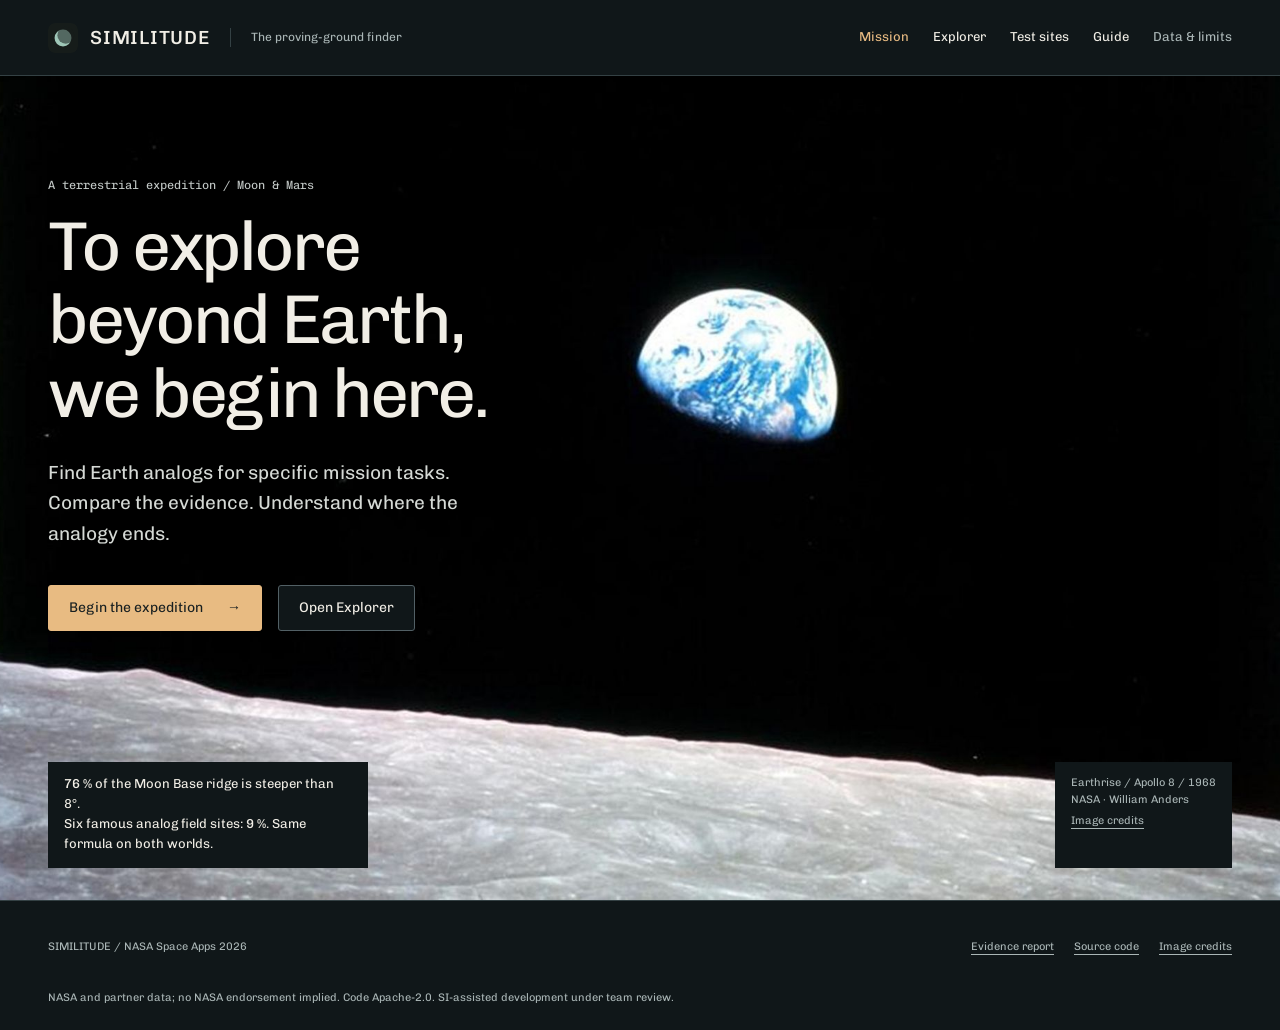
==== commit 870eae9d: "Merge: final UI pass (navigation, logo, Guide, test-site page, plain labels) Final UI pass before su" ====
--- a/web/index.html
+++ b/web/index.html
@@ -2,26 +2,27 @@
 <html lang="en" data-type="software" data-expedition>
 <head>
 <meta charset="utf-8"><meta name="viewport" content="width=device-width, initial-scale=1">
-<title>SIMILITUDE — The proving-ground finder</title>
+<title>SIMILITUDE | The proving-ground finder</title>
 <meta name="description" content="Find terrestrial analogs for Moon and Mars mission tasks. Explore the measured similarities, scientific evidence and limits of each comparison.">
 <meta name="page-type" content="software"><meta name="site-kind" content="software"><meta name="theme-color" content="#101719">
 <meta property="og:title" content="SIMILITUDE — To explore beyond Earth, we begin here."><meta property="og:description" content="One mission task. Two worlds. Evidence that you can inspect."><meta property="og:type" content="website"><meta property="og:image" content="media/expedition/earthrise.jpg"><meta name="twitter:card" content="summary_large_image">
-<link rel="icon" href="media/favicon.svg"><link rel="stylesheet" href="vendor/leaflet/leaflet.css"><link rel="stylesheet" href="expedition.css">
-<script src="vendor/leaflet/leaflet.js" defer></script><script src="similarities.js" defer></script><script src="expedition.js" defer></script><script src="app.js" defer></script>
+<link rel="icon" href="media/logo.svg" type="image/svg+xml"><link rel="stylesheet" href="vendor/leaflet/leaflet.css"><link rel="stylesheet" href="expedition.css">
+<script src="vendor/leaflet/leaflet.js" defer></script><script src="terrain-context.js" defer></script><script src="terrain-data.js" defer></script><script src="terrain.js" defer></script><script src="footprint-images.js" defer></script><script src="cell-descriptors.js"></script>
+<script src="similarities.js" defer></script><script src="expedition.js" defer></script><script src="app.js" defer></script>
 </head>
 <body>
 <a class="skip-link" href="#explorer">Skip to Explorer</a>
-<header class="exp-header"><a class="identity" href="#mission">SIMILITUDE<span>The proving-ground finder</span></a><nav aria-label="Main navigation"><a href="#choose" class="nav-mission">Choose a mission</a><a href="#explorer" class="nav-explorer">Open Explorer <span aria-hidden="true">&#8599;</span></a><button type="button" data-limits>Data &amp; limits</button></nav></header>
+<header class="exp-header"><a class="identity" href="./"><img class="logo" src="media/logo.svg" alt="" width="30" height="30">SIMILITUDE<span>The proving-ground finder</span></a><nav aria-label="Main navigation"><a href="#choose" class="nav-mission" aria-current="page">Mission</a><a href="#explorer" class="nav-explorer-link">Explorer</a><a href="test-sites.html" class="nav-finder">Test sites</a><a href="guide.html" class="nav-guide">Guide</a><button type="button" data-limits>Data &amp; limits</button></nav></header>
 <main>
 <section id="mission" class="mission-scene" aria-labelledby="mission-heading">
 <img class="mission-photo" src="media/expedition/earthrise.jpg" alt="Earth rising above the lunar horizon, photographed from Apollo 8 by William Anders in 1968" width="1900" height="1200" fetchpriority="high">
 <div class="scene-copy"><p class="overline">A terrestrial expedition / Moon &amp; Mars</p><h1 id="mission-heading" tabindex="-1">To explore beyond Earth,<br>we begin here.</h1><p class="scene-lead">Find Earth analogs for specific mission tasks. Compare the evidence. Understand where the analogy ends.</p><div class="actions"><a class="button primary" href="#choose">Begin the expedition <span aria-hidden="true">&#8594;</span></a><a class="button secondary" href="#explorer">Open Explorer</a></div></div>
-<div class="scene-foot"><p>A familiar landscape is not enough.<br>The right analog depends on what you need to test.</p><p>Earthrise / Apollo 8 / 1968<br>NASA &middot; William Anders <a href="media/expedition/credits.json">Image credits</a></p></div>
+<div class="scene-foot"><p><b>76 %</b> of the Moon Base ridge is steeper than 8&deg;.<br>Six famous analog field sites: <b>9 %</b>. Same formula on both worlds.</p><p>Earthrise / Apollo 8 / 1968<br>NASA &middot; William Anders <a href="media/expedition/credits.json">Image credits</a></p></div>
 </section>
 <section id="choose" class="choose-scene page-width" aria-labelledby="choose-heading" hidden>
 <div class="section-heading"><div><p class="overline">02 / Mission intent</p><h1 id="choose-heading" tabindex="-1">What are we<br>preparing for?</h1></div><p>Choose a world, then a mission task.<br>The same task will stay with you on Earth.</p></div>
 <div class="mission-picker"><div class="planet-selector" role="group" aria-label="Target world"><button class="planet-choice" type="button" data-planet="moon" aria-pressed="true"><img src="media/expedition/moon.jpg" alt="The Moon's near side from Lunar Reconnaissance Orbiter camera data" width="600" height="600"><span><b>Moon</b><small>Terrain &amp; illumination</small><span class="planet-selected">Selected world</span></span></button><button class="planet-choice" type="button" data-planet="mars" aria-pressed="false"><img src="media/expedition/mars.jpg" alt="Global colour mosaic of Mars from Viking Orbiter images" width="800" height="800"><span><b>Mars</b><small>Rover terrain, minerals &amp; ice</small><span class="planet-selected">Selected world</span></span></button><p class="image-credit">Planet images provide context, not site-match evidence. <a href="media/expedition/credits.json">Sources &amp; processing</a></p></div>
-<div class="task-picker"><p class="overline">Choose a mission task</p><div id="mission-options" role="group" aria-label="Mission task choices"><p class="note">Loading mission definitions&hellip;</p></div><p id="task-scope" class="scope-note"></p><p id="task-status" class="scope-note" role="status" hidden></p><button type="button" id="find-analogs" class="button primary" disabled>Find Earth analogs <span aria-hidden="true">&#8594;</span></button><p class="note">Search the evaluated dataset. This is not a global census.</p><a href="#explorer" class="text-link">Or open the current Explorer</a></div></div>
+<div class="task-picker"><p class="overline">Choose a mission task</p><div id="mission-options" role="group" aria-label="Mission task choices"><p class="note">Loading mission definitions&hellip;</p></div><p id="task-scope" class="scope-note"></p><p id="task-status" class="scope-note" role="status" hidden></p><button type="button" id="find-analogs" class="button primary" disabled>Find Earth analogs <span aria-hidden="true">&#8594;</span></button><p class="note">Search the evaluated dataset. This is not a global census.</p></div></div>
 </section>
 <section id="explorer" class="explorer page-width" aria-labelledby="explorer-heading" hidden>
 <div class="explorer-heading"><div><p class="overline">03 / Search across Earth</p><h1 id="explorer-heading" tabindex="-1">A proving ground for your question.</h1></div><a href="#choose" class="text-link">Change mission <span aria-hidden="true">&#8599;</span></a></div>
@@ -35,6 +36,6 @@
 </section>
 </main>
 <dialog id="limits-dialog" aria-labelledby="limits-heading"><div class="dialog-heading"><h2 id="limits-heading">Data &amp; limits</h2><button type="button" id="close-limits" class="button secondary">Close</button></div><div id="limits"><p>Scores describe the published study and its task-specific comparisons. They are not probabilities of mission success or calibrated confidence.</p><ul><li>L1 compares terrain at a 30 m baseline; metre-scale obstacles and soil strength are unobserved.</li><li>L2 ranks the terrain-shadow component separately from the Sun-geometry mismatch.</li><li>M1 failed its stop rule. Its controls and decoys remain visible for method inspection.</li><li>X1 is semi-quantitative; condition floors were set after viewing data.</li><li>Counts describe the evaluated sample. No result is a global statement that an Earth analog cannot exist.</li><li>Site groups are regional collections of cells; representative markers are not surveyed field routes.</li></ul><p><a href="evidence.html">Scientific evidence page</a> &middot; <a href="https://github.com/Johnlrr/nasa-earth-analog/blob/main/docs/validation_report.md">Full validation report</a></p></div></dialog>
-<footer class="exp-footer page-width"><span>SIMILITUDE / NASA Space Apps 2026</span><nav aria-label="Supporting resources"><a href="campaign.html">Campaign builder</a><a href="evidence.html">Evidence report</a><a href="legacy-explorer.html">Legacy view</a><a href="https://github.com/Johnlrr/nasa-earth-analog">Source code</a><a href="media/expedition/credits.json">Image credits</a></nav><p>NASA and partner data; no NASA endorsement implied. Code Apache-2.0. SI-assisted development under team review.</p></footer>
+<footer class="exp-footer page-width"><span>SIMILITUDE / NASA Space Apps 2026</span><nav aria-label="Supporting resources"><a href="evidence.html">Evidence report</a><a href="https://github.com/Johnlrr/nasa-earth-analog">Source code</a><a href="media/expedition/credits.json">Image credits</a></nav><p>NASA and partner data; no NASA endorsement implied. Code Apache-2.0. SI-assisted development under team review.</p></footer>
 <noscript><p class="noscript">The interactive map requires JavaScript. Read the <a href="evidence.html">scientific evidence</a> and <a href="validation_report.md">validation report</a>.</p></noscript>
 </body></html>
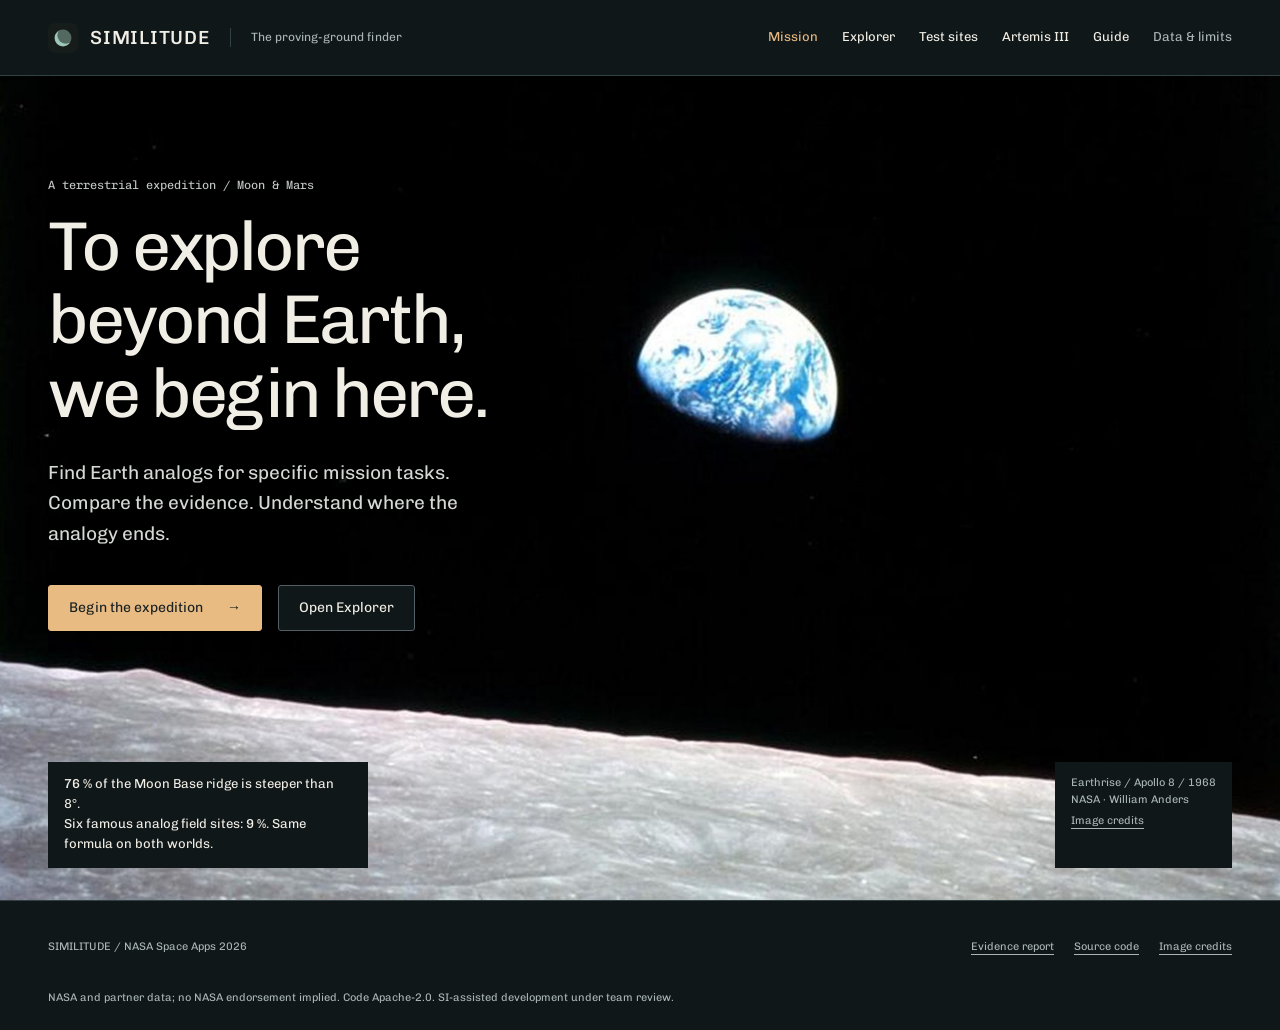
==== commit 42450cd4: "Artemis III page (five NASA-mapped regions, campaign per region, Arcadia crewed-landing result) with" ====
--- a/web/index.html
+++ b/web/index.html
@@ -12,7 +12,7 @@
 </head>
 <body>
 <a class="skip-link" href="#explorer">Skip to Explorer</a>
-<header class="exp-header"><a class="identity" href="./"><img class="logo" src="media/logo.svg" alt="" width="30" height="30">SIMILITUDE<span>The proving-ground finder</span></a><nav aria-label="Main navigation"><a href="#choose" class="nav-mission" aria-current="page">Mission</a><a href="#explorer" class="nav-explorer-link">Explorer</a><a href="test-sites.html" class="nav-finder">Test sites</a><a href="guide.html" class="nav-guide">Guide</a><button type="button" data-limits>Data &amp; limits</button></nav></header>
+<header class="exp-header"><a class="identity" href="./"><img class="logo" src="media/logo.svg" alt="" width="30" height="30">SIMILITUDE<span>The proving-ground finder</span></a><nav aria-label="Main navigation"><a href="#choose" class="nav-mission" aria-current="page">Mission</a><a href="#explorer" class="nav-explorer-link">Explorer</a><a href="test-sites.html" class="nav-finder">Test sites</a><a href="artemis3.html" class="nav-artemis">Artemis III</a><a href="guide.html" class="nav-guide">Guide</a><button type="button" data-limits>Data &amp; limits</button></nav></header>
 <main>
 <section id="mission" class="mission-scene" aria-labelledby="mission-heading">
 <img class="mission-photo" src="media/expedition/earthrise.jpg" alt="Earth rising above the lunar horizon, photographed from Apollo 8 by William Anders in 1968" width="1900" height="1200" fetchpriority="high">
